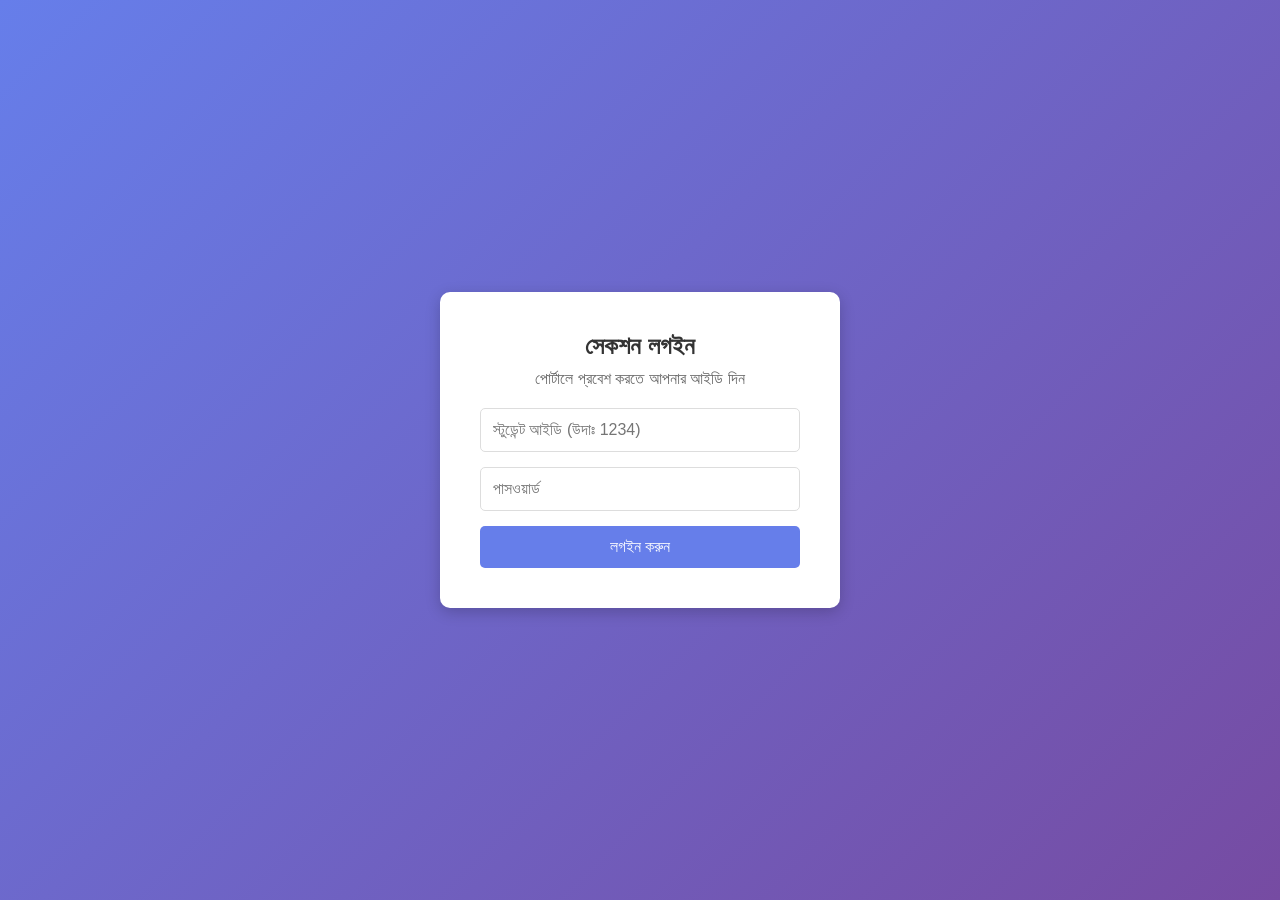
==== index.html @ c1c4e5da "Add files via upload" ====
<!DOCTYPE html>
<html lang="bn">
<head>
    <meta charset="UTF-8">
    <meta name="viewport" content="width=device-width, initial-scale=1.0">
    <title>স্টুডেন্ট পোর্টাল - লগইন</title>
    <link rel="stylesheet" href="style.css">
</head>
<body class="login-page">
    <div class="login-container">
        <h2>সেকশন লগইন</h2>
        <p>পোর্টালে প্রবেশ করতে আপনার আইডি দিন</p>
        <form id="loginForm">
            <input type="text" id="studentId" placeholder="স্টুডেন্ট আইডি (উদাঃ 1234)" required>
            <input type="password" id="password" placeholder="পাসওয়ার্ড" required>
            <button type="submit">লগইন করুন</button>
        </form>
        <p id="errorMessage" style="color: #ff4d4d; display: none; margin-top: 10px;">দয়া করে সঠিক আইডি ও পাসওয়ার্ড দিন।</p>
    </div>
    <script src="script.js"></script>
</body>
</html>
---- style.css ----
* { margin: 0; padding: 0; box-sizing: border-box; font-family: 'Segoe UI', Tahoma, Geneva, Verdana, sans-serif; }
body { background-color: #f4f7f6; color: #333; }
.login-page { display: flex; justify-content: center; align-items: center; height: 100vh; background: linear-gradient(135deg, #667eea 0%, #764ba2 100%); }
.login-container { background: white; padding: 40px; border-radius: 10px; box-shadow: 0 4px 15px rgba(0,0,0,0.2); text-align: center; width: 100%; max-width: 400px; }
.login-container h2 { margin-bottom: 10px; color: #333; }
.login-container p { margin-bottom: 20px; color: #666; }
form { display: flex; flex-direction: column; }
input { padding: 12px; margin-bottom: 15px; border: 1px solid #ddd; border-radius: 5px; font-size: 16px; }
button { padding: 12px; background-color: #667eea; color: white; border: none; border-radius: 5px; font-size: 16px; cursor: pointer; transition: 0.3s; }
button:hover { background-color: #764ba2; }
.navbar { background-color: #333; color: white; padding: 15px 30px; display: flex; justify-content: space-between; align-items: center; }
.logout-btn { background-color: #ff4d4d; padding: 8px 15px; border: none; color: white; border-radius: 5px; cursor: pointer; font-weight: bold;}
.logout-btn:hover { background-color: #cc0000; }
.container { max-width: 900px; margin: 30px auto; padding: 0 20px; }
.notices, .routine { background: white; padding: 25px; border-radius: 8px; box-shadow: 0 2px 10px rgba(0,0,0,0.1); margin-bottom: 30px; }
h3 { margin-bottom: 15px; color: #2c3e50; border-bottom: 2px solid #667eea; display: inline-block; padding-bottom: 5px; }
.notices ul { list-style-type: none; }
.notices li { background: #eef2f3; margin-bottom: 10px; padding: 15px; border-left: 5px solid #667eea; border-radius: 4px; }
table { width: 100%; border-collapse: collapse; margin-top: 10px; }
table, th, td { border: 1px solid #ddd; }
th, td { padding: 12px; text-align: left; }
th { background-color: #f8f9fa; color: #333; }
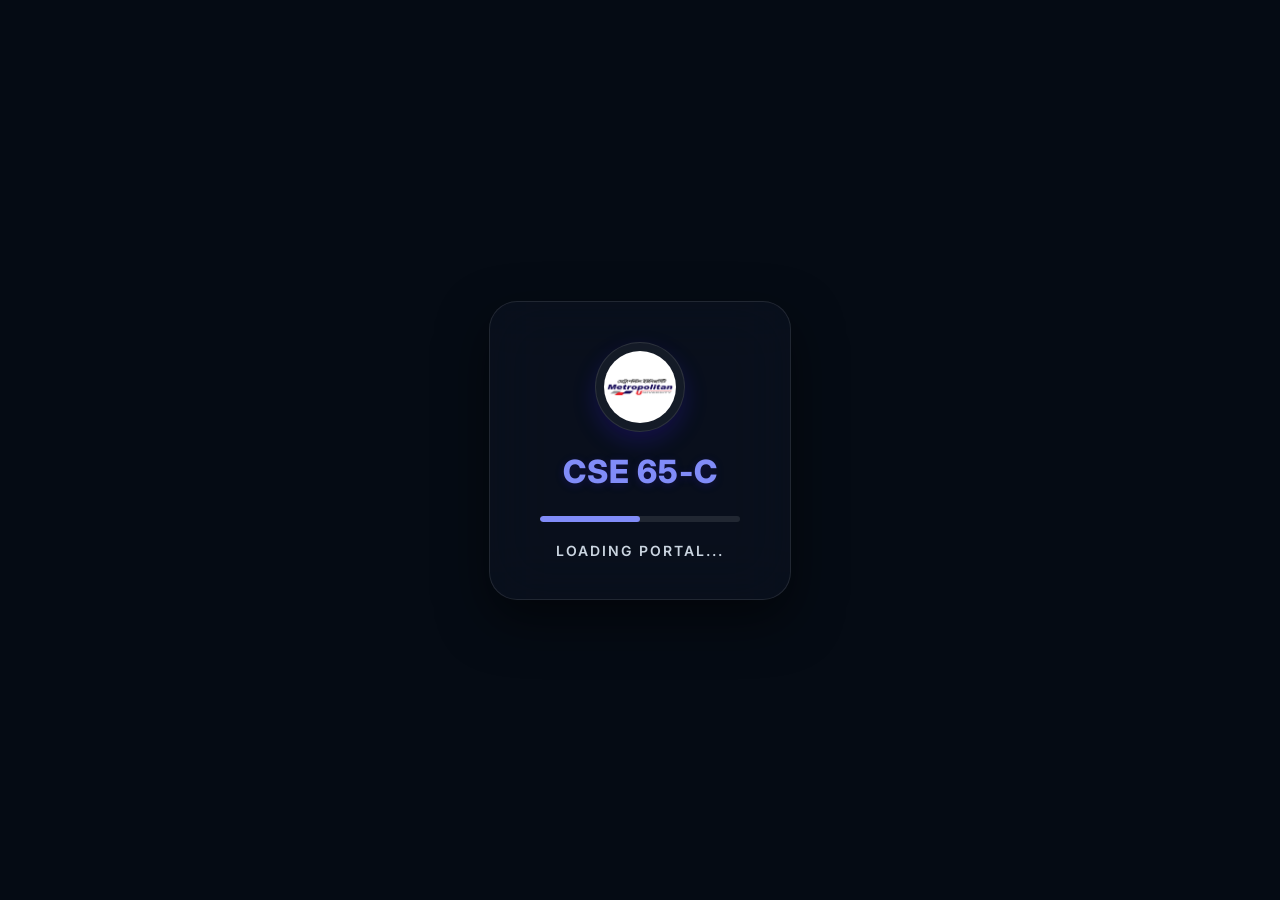
==== commit 30002903: "Add files via upload" ====
--- a/index.html
+++ b/index.html
@@ -1,22 +1,781 @@
 <!DOCTYPE html>
-<html lang="bn">
+<html lang="en">
 <head>
     <meta charset="UTF-8">
-    <meta name="viewport" content="width=device-width, initial-scale=1.0">
-    <title>স্টুডেন্ট পোর্টাল - লগইন</title>
-    <link rel="stylesheet" href="style.css">
+    <meta name="viewport" content="width=device-width, initial-scale=1.0, maximum-scale=1.0, user-scalable=no">
+    <title>CSE 65-C - Premium Portal</title>
+    <!-- FontAwesome -->
+    <link rel="stylesheet" href="https://cdnjs.cloudflare.com/ajax/libs/font-awesome/6.4.0/css/all.min.css">
+    <!-- Google Fonts -->
+    <link href="https://fonts.googleapis.com/css2?family=Inter:wght@300;400;500;600;700&display=swap" rel="stylesheet">
+    
+    <style>
+        /* ================= CSS VARIABLES FOR PERMANENT DARK MODE ================= */
+        :root {
+            /* Dark Theme - Transparent Glassmorphism */
+            --bg-body: #050b14;
+            --glass-bg: rgba(15, 23, 42, 0.35);
+            --glass-border: rgba(255, 255, 255, 0.1);
+            --glass-icon-bg: rgba(255, 255, 255, 0.05);
+            --glass-shadow: 0 8px 32px rgba(0, 0, 0, 0.5);
+            
+            --text-primary: #f8fafc;
+            --text-secondary: #cbd5e1;
+            --primary: #818cf8;
+            --primary-light: rgba(117, 81, 255, 0.2);
+            --hover-bg: rgba(255, 255, 255, 0.05);
+            --table-hover: rgba(59, 130, 246, 0.7);
+
+            --success: #34d399;
+            --warning: #fbbf24;
+
+            --font-main: 'Inter', sans-serif;
+
+            /* Dark Mode Blob Colors for Glass Reflection */
+            --blob-1: #4c1d95;
+            --blob-2: #0369a1;
+            --blob-3: #0f766e;
+            --blob-4: #be185d;
+        }
+
+        * { margin: 0; padding: 0; box-sizing: border-box; font-family: var(--font-main); transition: color 0.3s ease, border-color 0.3s ease, background-color 0.3s ease; }
+
+        body { background-color: var(--bg-body); color: var(--text-primary); display: flex; min-height: 100vh; overflow-x: hidden; }
+
+        /* ================= AMBIENT BACKGROUND BLOBS FOR GLASS EFFECT ================= */
+        .ambient-bg { position: fixed; top: 0; left: 0; width: 100vw; height: 100vh; z-index: -1; overflow: hidden; pointer-events: none;}
+        .blob { position: absolute; filter: blur(90px); opacity: 0.6; animation: floatBlob 25s infinite alternate ease-in-out; border-radius: 50%;}
+        .blob:nth-child(1) { width: 45vw; height: 45vw; background: var(--blob-1); top: -10%; left: -10%; }
+        .blob:nth-child(2) { width: 40vw; height: 40vw; background: var(--blob-2); bottom: -10%; right: -5%; animation-delay: -5s; }
+        .blob:nth-child(3) { width: 35vw; height: 35vw; background: var(--blob-3); top: 40%; left: 35%; animation-delay: -10s; }
+        .blob:nth-child(4) { width: 30vw; height: 30vw; background: var(--blob-4); top: 10%; right: 20%; animation-delay: -15s; }
+        
+        @keyframes floatBlob { 0% { transform: translate(0, 0) scale(1); } 100% { transform: translate(60px, 80px) scale(1.15); } }
+
+        /* ================= UNIVERSAL ARCHITECTURAL BACKGROUND ================= */
+        .content-area { 
+            padding: 30px; flex-grow: 1; max-width: 1400px; margin: 0 auto; width: 100%; 
+            position: relative; z-index: 1;
+        }
+        .content-area::before {
+            content: ""; position: absolute; top: 0; left: 0; width: 100%; height: 100%;
+            background-image: 
+                linear-gradient(rgba(255, 255, 255, 0.08) 1px, transparent 1px),
+                linear-gradient(90deg, rgba(255, 255, 255, 0.08) 1px, transparent 1px),
+                linear-gradient(rgba(255, 255, 255, 0.03) 2px, transparent 2px),
+                linear-gradient(90deg, rgba(255, 255, 255, 0.03) 2px, transparent 2px);
+            background-size: 20px 20px, 20px 20px, 100px 100px, 100px 100px;
+            background-position: -1px -1px, -1px -1px, -2px -2px, -2px -2px;
+            z-index: -1;
+            mask-image: radial-gradient(ellipse at center, rgba(0,0,0,1) 0%, rgba(0,0,0,0) 80%);
+            -webkit-mask-image: radial-gradient(ellipse at center, rgba(0,0,0,1) 0%, rgba(0,0,0,0) 80%);
+            opacity: 0.7; pointer-events: none;
+        }
+
+        /* ================= HIGH-QUALITY GLASSMORPHISM CLASSES ================= */
+        .glass-effect {
+            background: var(--glass-bg);
+            backdrop-filter: blur(24px) saturate(180%);
+            -webkit-backdrop-filter: blur(24px) saturate(180%);
+            border: 1px solid var(--glass-border);
+            box-shadow: var(--glass-shadow);
+        }
+        
+        .glass-icon {
+            background: var(--glass-icon-bg);
+            backdrop-filter: blur(12px);
+            -webkit-backdrop-filter: blur(12px);
+            border: 1px solid var(--glass-border);
+            border-radius: 14px;
+            display: inline-flex; justify-content: center; align-items: center;
+            box-shadow: 0 4px 15px rgba(0,0,0,0.3);
+        }
+
+        /* ================= PREMIUM PRELOADER ================= */
+        #preloader {
+            position: fixed; top: 0; left: 0; width: 100vw; height: 100vh;
+            background: var(--bg-body); z-index: 999999; display: flex;
+            justify-content: center; align-items: center; flex-direction: column;
+            transition: opacity 0.6s ease, visibility 0.6s ease;
+            backdrop-filter: blur(15px); -webkit-backdrop-filter: blur(15px);
+        }
+        .preloader-content {
+            padding: 40px 50px; border-radius: 28px; text-align: center;
+            display: flex; flex-direction: column; align-items: center; gap: 20px;
+            animation: pulsePreloader 2s infinite alternate ease-in-out;
+            background: rgba(15, 23, 42, 0.4); border: 1px solid rgba(255,255,255,0.1); 
+            box-shadow: 0 20px 50px rgba(0,0,0,0.5);
+            backdrop-filter: blur(30px);
+        }
+        
+        .preloader-logo { 
+            width: 90px; height: 90px; border-radius: 50%; object-fit: contain; 
+            background: var(--glass-icon-bg); padding: 8px; border: 1px solid var(--glass-border); 
+            box-shadow: 0 10px 25px rgba(67, 24, 255, 0.2);
+        }
+        .preloader-title { font-size: 32px; font-weight: 800; color: var(--primary); letter-spacing: 1px; margin-bottom: 5px; text-shadow: 0 2px 10px rgba(67, 24, 255, 0.2);}
+        .loading-bar { width: 100%; min-width: 200px; height: 6px; background: var(--glass-border); border-radius: 10px; overflow: hidden; position: relative;}
+        .loading-progress { position: absolute; top: 0; left: 0; height: 100%; width: 50%; background: var(--primary); border-radius: 10px; animation: loadingAnim 1.5s ease-in-out infinite alternate;}
+        .loading-text { font-size: 14px; font-weight: 600; color: var(--text-secondary); letter-spacing: 2px; text-transform: uppercase;}
+
+        @keyframes loadingAnim { 0% { width: 0%; left: 0;} 100% { width: 100%; left: 0;} }
+        @keyframes pulsePreloader { 
+            0% { transform: scale(0.98); box-shadow: 0 15px 35px rgba(0,0,0,0.3); } 
+            100% { transform: scale(1.02); box-shadow: 0 25px 50px rgba(0,0,0,0.5); } 
+        }
+
+        /* ================= SIDEBAR ================= */
+        .sidebar {
+            width: 280px; position: fixed; height: 100vh; padding: 30px 20px; display: flex; flex-direction: column;
+            z-index: 100; transition: transform 0.4s ease; border-right: 1px solid var(--glass-border);
+        }
+        
+        .logo-area { text-align: center; margin-bottom: 40px; }
+        .logo-area img { 
+            width: 80px; height: 80px; border-radius: 50%; margin-bottom: 15px; 
+            padding: 6px; background: var(--glass-icon-bg); border: 1px solid var(--glass-border);
+            backdrop-filter: blur(10px); box-shadow: var(--glass-shadow); object-fit: contain;
+        }
+        .logo-area h2 { font-size: 18px; font-weight: 700; color: var(--text-primary); }
+        .badge-dept { background: var(--glass-icon-bg); border: 1px solid var(--glass-border); color: var(--primary); padding: 5px 12px; border-radius: 8px; font-size: 12px; font-weight: 700; display: inline-block; margin-top: 8px; backdrop-filter: blur(5px);}
+
+        .nav-menu { list-style: none; flex-grow: 1; }
+        .nav-menu button {
+            width: 100%; background: transparent; border: 1px solid transparent; color: var(--text-secondary);
+            padding: 12px 15px; text-align: left; font-size: 15px; font-weight: 500;
+            border-radius: 16px; cursor: pointer; display: flex; align-items: center; gap: 15px; margin-bottom: 8px;
+        }
+        .nav-menu button .glass-icon { width: 36px; height: 36px; font-size: 16px; color: var(--text-secondary); border-radius: 10px;}
+        .nav-menu button:hover, .nav-menu button.active { 
+            background: var(--glass-icon-bg); border-color: var(--glass-border); color: var(--primary); transform: translateX(5px);
+        }
+        .nav-menu button:hover .glass-icon, .nav-menu button.active .glass-icon { color: var(--primary); border-color: var(--primary); background: rgba(67, 24, 255, 0.1); }
+
+        /* Premium Developer Badge */
+        .dev-badge {
+            padding: 15px; border-radius: 18px; text-align: center; font-size: 12px; color: var(--text-secondary);
+            position: relative; overflow: hidden;
+        }
+        .dev-badge:hover { transform: translateY(-3px); border-color: var(--primary); box-shadow: 0 10px 25px rgba(67, 24, 255, 0.15); }
+        .dev-badge i { font-size: 16px; color: var(--primary); margin-bottom: 5px; animation: bounce 2s infinite; }
+        .dev-badge strong {
+            background: linear-gradient(to right, #7dd3fc, #38bdf8); -webkit-background-clip: text; -webkit-text-fill-color: transparent;
+            font-size: 14.5px; display: block; margin-top: 5px; font-weight: 800; letter-spacing: 0.5px;
+        }
+        @keyframes bounce { 0%, 100% { transform: translateY(0); } 50% { transform: translateY(-3px); } }
+
+        /* ================= MAIN CONTENT & TOP BAR ================= */
+        .main-content { margin-left: 280px; width: calc(100% - 280px); display: flex; flex-direction: column; min-height: 100vh;}
+        
+        .top-bar {
+            padding: 15px 30px; display: flex; justify-content: space-between; align-items: center; 
+            border-bottom: 1px solid var(--glass-border); position: sticky; top: 0; z-index: 90;
+        }
+        .headline { font-size: 24px; font-weight: 700; display: flex; align-items: center; gap: 12px; color: var(--text-primary); }
+        .headline .glass-icon { width: 40px; height: 40px; font-size: 18px; color: var(--primary); border-radius: 12px;}
+
+        .top-controls { display: flex; gap: 12px; align-items: center; }
+        .icon-btn {
+            color: var(--text-primary); padding: 10px 18px; border-radius: 14px; font-weight: 600; cursor: pointer;
+            display: flex; align-items: center; gap: 8px; font-size: 14px; background: transparent; border: 1px solid transparent;
+        }
+        .icon-btn:hover { background: var(--glass-icon-bg); color: var(--primary); border-color: var(--primary); transform: translateY(-2px);}
+        .mobile-menu-btn { display: none; background: transparent; border: none; font-size: 24px; color: var(--text-primary); cursor: pointer; }
+
+        .section { display: none; animation: slideUp 0.4s ease; position: relative; z-index: 2;}
+        .section.active { display: block; }
+        @keyframes slideUp { from { opacity: 0; transform: translateY(15px); } to { opacity: 1; transform: translateY(0); } }
+
+        /* ================= FLOATING PILLS & SUBJECT SPECIFIC COLORS ================= */
+        .color-socio { color: #38bdf8 !important; }
+        .color-math { color: #34d399 !important; }
+        .color-eee { color: #fbbf24 !important; }
+        .color-ds { color: #a78bfa !important; }
+
+        .floating-container { position: relative; width: 100%; height: 150px; margin-top: 20px; pointer-events: none; }
+        .float-pill {
+            position: absolute; padding: 10px 20px; border-radius: 30px; font-size: 14px; font-weight: 600;
+            animation: floatPill 6s infinite ease-in-out alternate; display: flex; align-items: center; gap: 8px;
+        }
+        .float-pill .glass-icon { width: 30px; height: 30px; font-size: 14px; border-radius: 50%; border: none;}
+        .pill-1 { top: 10%; left: 5%; animation-delay: 0s; }
+        .pill-2 { top: 50%; left: 35%; animation-delay: -2s; }
+        .pill-3 { top: 15%; right: 25%; animation-delay: -4s; }
+        .pill-4 { top: 60%; right: 5%; animation-delay: -1s; }
+
+        @keyframes floatPill { 0% { transform: translateY(0) rotate(0deg); } 100% { transform: translateY(-20px) rotate(4deg); } }
+
+        /* ================= DASHBOARD CARDS ================= */
+        .card-grid { display: grid; grid-template-columns: repeat(auto-fit, minmax(240px, 1fr)); gap: 24px; margin-top: 20px; position: relative; z-index: 2;}
+        .data-card {
+            border-radius: 24px; padding: 25px; display: flex; flex-direction: column; position: relative; overflow: hidden;
+            cursor: pointer;
+        }
+        .data-card:hover { transform: translateY(-5px); border-color: var(--primary); box-shadow: 0 15px 35px rgba(67, 24, 255, 0.2); }
+        .data-card .bg-icon { position: absolute; right: -15px; bottom: -15px; font-size: 100px; color: var(--text-secondary); opacity: 0.1; transform: rotate(-15deg); }
+        .data-card h3 { font-size: 32px; font-weight: 700; color: var(--primary); margin-bottom: 5px; }
+        .data-card p { font-size: 15px; color: var(--text-secondary); font-weight: 500; }
+
+        /* ================= GLASS TABLES ================= */
+        .table-controls { display: flex; justify-content: space-between; align-items: center; margin-bottom: 20px; flex-wrap: wrap; gap: 15px; }
+        .search-box { border-radius: 16px; padding: 12px 20px; display: flex; align-items: center; gap: 10px; width: 100%; max-width: 400px; }
+        .search-box input { border: none; background: transparent; outline: none; color: var(--text-primary); width: 100%; font-size: 14px; }
+        .search-box i { color: var(--text-secondary); }
+        .search-box:focus-within { border-color: var(--primary); box-shadow: 0 0 0 4px var(--primary-light); }
+
+        .table-container { border-radius: 24px; overflow: auto; margin-bottom: 30px; border: 1px solid var(--glass-border); box-shadow: var(--glass-shadow); background: var(--glass-bg); backdrop-filter: blur(24px); -webkit-backdrop-filter: blur(24px);}
+        table { width: 100%; border-collapse: collapse; min-width: 600px; }
+        th { background: rgba(255,255,255,0.03); padding: 16px 20px; text-align: left; font-size: 13px; font-weight: 700; color: var(--text-secondary); text-transform: uppercase; border-bottom: 1px solid var(--glass-border); }
+        td { padding: 15px 20px; text-align: left; border-bottom: 1px solid var(--glass-border); font-size: 14px; font-weight: 500; color: var(--text-primary); }
+        
+        tbody tr:hover { 
+            background: var(--table-hover) !important;
+            box-shadow: 0 4px 15px rgba(59, 130, 246, 0.4);
+        }
+        tbody tr:hover td { color: #ffffff !important; border-bottom-color: transparent; }
+
+        .badge { padding: 4px 10px; border-radius: 20px; font-size: 11px; font-weight: 700; margin-left: 8px; color: white; border: 1px solid rgba(255,255,255,0.4); backdrop-filter: blur(5px);}
+        .badge-cr { background: rgba(245, 158, 11, 0.8); }
+        .badge-advisor { background: rgba(16, 185, 129, 0.8); }
+
+        /* ================= FOLDERS ================= */
+        .folder-card { text-align: center; padding: 30px 20px; }
+        .folder-card .folder-icon { 
+            width: 75px; height: 75px; border-radius: 22px; 
+            display: flex; justify-content: center; align-items: center; 
+            font-size: 34px; margin: 0 auto 15px auto; 
+        }
+        .folder-card:hover .folder-icon { transform: scale(1.15) rotate(8deg); border-color: var(--primary);}
+        .folder-card h4 { font-size: 16px; color: var(--text-primary); margin-bottom: 5px; font-weight: 700;}
+
+        .faculty-avatar { width: 70px; height: 70px; font-size: 30px; border-radius: 50%; margin-bottom: 15px;}
+
+        /* ================= COMMENTS & WHATSAPP ================= */
+        .chat-container { border-radius: 24px; padding: 25px; }
+        .comment-input { width: 100%; border-radius: 16px; padding: 18px; color: var(--text-primary); min-height: 120px; resize: vertical; outline: none; margin-bottom: 15px; font-size: 15px; background: rgba(0,0,0,0.2); border: 1px solid var(--glass-border);}
+        .comment-input:focus { border-color: var(--primary); box-shadow: 0 0 0 3px var(--primary-light); }
+        
+        .wa-btn-group { display: flex; gap: 10px; flex-wrap: wrap; }
+        .btn-send { background: rgba(37, 211, 102, 0.15); color: #25D366; border: 1px solid rgba(37, 211, 102, 0.4); padding: 12px 20px; border-radius: 14px; font-weight: 600; cursor: pointer; display: flex; align-items: center; gap: 8px; backdrop-filter: blur(10px); }
+        .btn-send:hover { background: rgba(37, 211, 102, 0.3); transform: translateY(-2px); box-shadow: 0 5px 15px rgba(37, 211, 102, 0.2); color: white;}
+        .btn-send .glass-icon { width: 30px; height: 30px; font-size: 16px; border: none; background: transparent;}
+
+        .public-comments { margin-top: 30px; display: flex; flex-direction: column; gap: 15px; }
+        .comment-msg { border-radius: 20px; padding: 20px; display: flex; gap: 15px; align-items: flex-start; }
+        .comment-avatar { width: 50px; height: 50px; border-radius: 50%; display: flex; justify-content: center; align-items: center; font-size: 20px; font-weight: bold; flex-shrink: 0; color: var(--primary); }
+        .comment-content h5 { color: var(--text-primary); font-size: 15px; margin-bottom: 5px; font-weight: 700;}
+        .comment-content span { font-size: 12px; color: var(--text-secondary); font-weight: 500; margin-left: 10px; }
+        .comment-content p { color: var(--text-primary); font-size: 14px; line-height: 1.6; }
+
+        /* ================= FULL RESPONSIVE FIXES (MOBILE & TABLET) ================= */
+        .sidebar-overlay { display: none; position: fixed; top: 0; left: 0; width: 100vw; height: 100vh; background: rgba(0,0,0,0.6); z-index: 95; backdrop-filter: blur(5px);}
+        .sidebar-overlay.active { display: block; }
+        
+        @media screen and (max-width: 992px) {
+            .sidebar { transform: translateX(-100%); }
+            .sidebar.active { transform: translateX(0); }
+            .main-content { margin-left: 0; width: 100%; }
+            .mobile-menu-btn { display: block; }
+            .floating-container { display: none; } /* Hide floating pills on smaller screens to avoid clutter */
+        }
+
+        @media screen and (max-width: 768px) {
+            .content-area { padding: 15px; }
+            .top-bar { padding: 15px 20px; }
+            .headline { font-size: 20px; }
+            .headline .glass-icon { width: 35px; height: 35px; font-size: 16px; }
+            .card-grid { grid-template-columns: 1fr; gap: 15px; }
+            .table-controls { flex-direction: column; align-items: stretch; gap: 10px; }
+            .search-box { max-width: 100%; }
+
+            /* Advanced Responsive Tables for Mobile */
+            table, thead, tbody, th, td, tr { display: block; }
+            thead tr { position: absolute; top: -9999px; left: -9999px; }
+            tr { border: 1px solid var(--glass-border); border-radius: 16px; margin-bottom: 15px; padding: 10px; background: rgba(255,255,255,0.02); }
+            td { border: none; border-bottom: 1px solid rgba(255,255,255,0.05); position: relative; padding-left: 45%; text-align: right; font-size: 14px; }
+            td::before { 
+                content: attr(data-label); position: absolute; left: 15px; width: 40%; 
+                white-space: nowrap; font-weight: 600; text-align: left; color: var(--text-secondary); text-transform: uppercase; font-size: 12px; top: 50%; transform: translateY(-50%);
+            }
+            td:last-child { border-bottom: 0; }
+            .table-container { background: transparent; border: none; box-shadow: none; backdrop-filter: none; }
+            
+            .wa-btn-group { flex-direction: column; }
+            .btn-send { justify-content: center; }
+        }
+    </style>
 </head>
-<body class="login-page">
-    <div class="login-container">
-        <h2>সেকশন লগইন</h2>
-        <p>পোর্টালে প্রবেশ করতে আপনার আইডি দিন</p>
-        <form id="loginForm">
-            <input type="text" id="studentId" placeholder="স্টুডেন্ট আইডি (উদাঃ 1234)" required>
-            <input type="password" id="password" placeholder="পাসওয়ার্ড" required>
-            <button type="submit">লগইন করুন</button>
-        </form>
-        <p id="errorMessage" style="color: #ff4d4d; display: none; margin-top: 10px;">দয়া করে সঠিক আইডি ও পাসওয়ার্ড দিন।</p>
+<body>
+
+    <!-- PRELOADER WITH GLASS EFFECT -->
+    <div id="preloader">
+        <div class="preloader-content">
+            <img src="logo.png" alt="MU Logo" onerror="this.src='https://via.placeholder.com/90x90?text=MU'" class="preloader-logo">
+            <h1 class="preloader-title">CSE 65-C</h1>
+            <div class="loading-bar"><div class="loading-progress"></div></div>
+            <div class="loading-text">Loading Portal...</div>
+        </div>
     </div>
-    <script src="script.js"></script>
+
+    <!-- Ambient Background for Glass Effect -->
+    <div class="ambient-bg">
+        <div class="blob"></div>
+        <div class="blob"></div>
+        <div class="blob"></div>
+        <div class="blob"></div>
+    </div>
+
+    <!-- Mobile Sidebar Overlay -->
+    <div class="sidebar-overlay" id="overlay" onclick="toggleSidebar()"></div>
+
+    <!-- SIDEBAR (Glass Effect) -->
+    <aside class="sidebar glass-effect" id="sidebar">
+        <div class="logo-area">
+            <img src="logo.png" alt="MU Logo" onerror="this.src='https://via.placeholder.com/80x80?text=MU'">
+            <h2>Metropolitan University</h2>
+            <div class="badge-dept">Dept. of CSE</div>
+        </div>
+        <ul class="nav-menu">
+            <li><button class="tab-btn active" onclick="switchTab('dashboard')"><div class="glass-icon"><i class="fas fa-chart-pie"></i></div> Dashboard</button></li>
+            <li><button class="tab-btn" onclick="switchTab('students')"><div class="glass-icon"><i class="fas fa-users"></i></div> Student List</button></li>
+            <li><button class="tab-btn" onclick="switchTab('materials')"><div class="glass-icon"><i class="fas fa-folder-open"></i></div> Study Materials</button></li>
+            <li><button class="tab-btn" onclick="switchTab('faculty')"><div class="glass-icon"><i class="fas fa-chalkboard-teacher"></i></div> Course Teachers</button></li>
+            <li><button class="tab-btn" onclick="switchTab('discussion')"><div class="glass-icon"><i class="fas fa-comments"></i></div> Discussion</button></li>
+        </ul>
+        
+        <div class="dev-badge glass-effect" style="margin-top: auto;">
+            <div class="glass-icon" style="width: 35px; height: 35px; margin-bottom: 8px; border-radius: 50%;"><i class="fas fa-code" style="margin: 0;"></i></div>
+            <span>Developed & Designed by</span>
+            <strong>Jannatull Nayeem Nur</strong>
+        </div>
+    </aside>
+
+    <!-- MAIN CONTENT -->
+    <main class="main-content">
+        <!-- TOP BAR (Glass Effect) -->
+        <header class="top-bar glass-effect">
+            <div style="display: flex; align-items: center; gap: 15px;">
+                <button class="mobile-menu-btn" onclick="toggleSidebar()"><i class="fas fa-bars"></i></button>
+                <h2 class="headline"><div class="glass-icon"><i class="fas fa-graduation-cap"></i></div> CSE 65-C</h2>
+            </div>
+            
+            <div class="top-controls">
+                <button class="icon-btn glass-effect" onclick="switchTab('notices')">
+                    <div class="glass-icon" style="width: 28px; height: 28px; border:none; background:transparent;"><i class="fas fa-bell"></i></div> Notices
+                </button>
+            </div>
+        </header>
+
+        <div class="content-area">
+            
+            <!-- Dashboard Section -->
+            <div id="dashboard" class="section active">
+                <div style="position: relative; z-index: 2;">
+                    <h1 style="font-size: 32px; margin-bottom: 5px; color: var(--text-primary); font-weight: 700;">Welcome to CSE 65-C Portal</h1>
+                    <p style="color: var(--text-secondary);">Access all your academic information here.</p>
+                </div>
+
+                <!-- Floating Subject Pills (Glassy) -->
+                <div class="floating-container">
+                    <div class="float-pill glass-effect pill-1 color-socio"><div class="glass-icon color-socio"><i class="fas fa-users"></i></div> Sociology</div>
+                    <div class="float-pill glass-effect pill-2 color-math"><div class="glass-icon color-math"><i class="fas fa-cube"></i></div> Matrices & Geometry</div>
+                    <div class="float-pill glass-effect pill-3 color-eee"><div class="glass-icon color-eee"><i class="fas fa-bolt"></i></div> Basic EEE</div>
+                    <div class="float-pill glass-effect pill-4 color-ds"><div class="glass-icon color-ds"><i class="fas fa-database"></i></div> Data Structure</div>
+                </div>
+
+                <div class="card-grid">
+                    <div class="data-card glass-effect" onclick="switchTab('students')">
+                        <i class="fas fa-user-graduate bg-icon"></i>
+                        <h3 id="totalDashStudents">0</h3>
+                        <p>Total Active Students</p>
+                    </div>
+                    <div class="data-card glass-effect" onclick="switchTab('materials')">
+                        <i class="fas fa-book bg-icon"></i>
+                        <h3>4</h3>
+                        <p>Upcoming Subjects</p>
+                    </div>
+                    <div class="data-card glass-effect">
+                        <i class="fas fa-calendar-check bg-icon"></i>
+                        <h3 style="font-size: 24px; line-height: 1.5;">2nd Year</h3>
+                        <p>Next Semester</p>
+                    </div>
+                </div>
+
+                <h3 style="margin-top: 40px; margin-bottom: 20px; font-size: 20px; color: var(--text-primary); position: relative; z-index: 2;">Social Connectivity</h3>
+                <div class="card-grid" style="grid-template-columns: repeat(auto-fit, minmax(200px, 1fr)); gap: 20px;">
+                    <a href="https://chat.whatsapp.com/H2RDTDUHJkN1c8EmEUPsKM?s=cl&p=i&mlu=4" target="_blank" style="text-decoration: none;">
+                        <div class="data-card glass-effect" style="border-top: 4px solid #25D366;">
+                            <div class="glass-icon" style="width: 55px; height: 55px; border-radius: 50%; margin-bottom: 15px;"><i class="fab fa-whatsapp" style="font-size: 30px; color: #25D366;"></i></div>
+                            <h4 style="color: var(--text-primary); font-size: 18px;">WhatsApp Group</h4>
+                        </div>
+                    </a>
+                    <a href="https://www.facebook.com/share/1Hqv2jULGL/?mibextid=wwXIfr" target="_blank" style="text-decoration: none;">
+                        <div class="data-card glass-effect" style="border-top: 4px solid #1877F2;">
+                            <div class="glass-icon" style="width: 55px; height: 55px; border-radius: 50%; margin-bottom: 15px;"><i class="fab fa-facebook" style="font-size: 30px; color: #1877F2;"></i></div>
+                            <h4 style="color: var(--text-primary); font-size: 18px;">Facebook Page</h4>
+                        </div>
+                    </a>
+                </div>
+            </div>
+
+            <!-- Student List Section -->
+            <div id="students" class="section">
+                <div class="table-controls">
+                    <div class="search-box glass-effect">
+                        <i class="fas fa-search"></i>
+                        <input type="text" id="searchInput" onkeyup="searchTables()" placeholder="Search by ID or Name...">
+                    </div>
+                    <button class="icon-btn glass-effect" onclick="window.print()"><div class="glass-icon" style="width:28px; height:28px; border:none; background:transparent;"><i class="fas fa-print"></i></div> Print List</button>
+                </div>
+                
+                <p style="margin-bottom: 15px; font-weight: 600; color: var(--text-secondary);">Total Active Students: <span id="totalCounter" style="color: var(--primary);">0</span></p>
+
+                <!-- Regular Students Table -->
+                <h3 style="margin-bottom: 15px; font-size: 20px; color: var(--text-primary);">Regular Students</h3>
+                <div class="table-container">
+                    <table id="regularTable">
+                        <thead>
+                            <tr>
+                                <th>Serial</th>
+                                <th>Student ID</th>
+                                <th>Name</th>
+                            </tr>
+                        </thead>
+                        <tbody>
+                            <!-- data-label attributes added for perfect mobile responsiveness -->
+                            <tr><td data-label="Serial"></td><td data-label="Student ID">261-115-101</td><td data-label="Name">Mariya Akther</td></tr>
+                            <tr><td data-label="Serial"></td><td data-label="Student ID">261-115-102</td><td data-label="Name">Md Nasirul Islam Chowdhury</td></tr>
+                            <tr><td data-label="Serial"></td><td data-label="Student ID">261-115-103</td><td data-label="Name">Mustafizur Rahman Adil</td></tr>
+                            <tr><td data-label="Serial"></td><td data-label="Student ID">261-115-104</td><td data-label="Name">Rihma Ahmed</td></tr>
+                            <tr><td data-label="Serial"></td><td data-label="Student ID">261-115-105</td><td data-label="Name">Suraiya Akhter</td></tr>
+                            <tr><td data-label="Serial"></td><td data-label="Student ID">261-115-106</td><td data-label="Name">Mahfuza Ahmed Lima</td></tr>
+                            <tr><td data-label="Serial"></td><td data-label="Student ID">261-115-107</td><td data-label="Name">Anika Hussain</td></tr>
+                            <tr><td data-label="Serial"></td><td data-label="Student ID">261-115-108</td><td data-label="Name">Mehruba Rahman Meem</td></tr>
+                            <tr><td data-label="Serial"></td><td data-label="Student ID">261-115-109</td><td data-label="Name">Marjan Alam Rahi</td></tr>
+                            <tr><td data-label="Serial"></td><td data-label="Student ID">261-115-110</td><td data-label="Name">Kazi Tawhidur Rahman</td></tr>
+                            <tr><td data-label="Serial"></td><td data-label="Student ID">261-115-111</td><td data-label="Name">Muhammad Sabbir Ahmed Kamaly <span class="badge badge-cr">CR</span></td></tr>
+                            <tr><td data-label="Serial"></td><td data-label="Student ID">261-115-112</td><td data-label="Name">Dewan Tasawar Mazid</td></tr>
+                            <tr><td data-label="Serial"></td><td data-label="Student ID">261-115-113</td><td data-label="Name">Saliha Bhuiyan Rupa</td></tr>
+                            <tr><td data-label="Serial"></td><td data-label="Student ID">261-115-114</td><td data-label="Name">Blison Pohsyad</td></tr>
+                            <tr><td data-label="Serial"></td><td data-label="Student ID">261-115-115</td><td data-label="Name">Niloy Patro</td></tr>
+                            <tr><td data-label="Serial"></td><td data-label="Student ID">261-115-116</td><td data-label="Name">Tuli Datta</td></tr>
+                            <tr><td data-label="Serial"></td><td data-label="Student ID">261-115-117</td><td data-label="Name">Samia Mahbub</td></tr>
+                            <tr><td data-label="Serial"></td><td data-label="Student ID">261-115-118</td><td data-label="Name">Mouli Roy</td></tr>
+                            <tr><td data-label="Serial"></td><td data-label="Student ID">261-115-119</td><td data-label="Name">Shah Nusrat Jahan</td></tr>
+                            <tr><td data-label="Serial"></td><td data-label="Student ID">261-115-120</td><td data-label="Name">Suprova Hossain Obonti</td></tr>
+                            <tr><td data-label="Serial"></td><td data-label="Student ID">261-115-122</td><td data-label="Name">Jannatul Mawa</td></tr>
+                            <tr><td data-label="Serial"></td><td data-label="Student ID">261-115-123</td><td data-label="Name">Namrota Sarty</td></tr>
+                            <tr><td data-label="Serial"></td><td data-label="Student ID">261-115-124</td><td data-label="Name">Khadiza Akther Tarin</td></tr>
+                            <tr><td data-label="Serial"></td><td data-label="Student ID">261-115-125</td><td data-label="Name">Tasnim Ahmed Maliha</td></tr>
+                            <tr><td data-label="Serial"></td><td data-label="Student ID">261-115-126</td><td data-label="Name">MST Samira Jannat Lavoni</td></tr>
+                            <tr><td data-label="Serial"></td><td data-label="Student ID">261-115-128</td><td data-label="Name">Sanjida Jannat</td></tr>
+                            <tr><td data-label="Serial"></td><td data-label="Student ID">261-115-129</td><td data-label="Name">Shanjida Fateha Lima</td></tr>
+                            <tr><td data-label="Serial"></td><td data-label="Student ID">261-115-130</td><td data-label="Name">Sajeda Nur Chowdhury</td></tr>
+                            <tr><td data-label="Serial"></td><td data-label="Student ID">261-115-131</td><td data-label="Name">Fayja Islam Chowdhury</td></tr>
+                            <tr><td data-label="Serial"></td><td data-label="Student ID">261-115-132</td><td data-label="Name">Fahi Muhtadee</td></tr>
+                            <tr><td data-label="Serial"></td><td data-label="Student ID">261-115-133</td><td data-label="Name">Nafisha Akter Trisha</td></tr>
+                            <tr><td data-label="Serial"></td><td data-label="Student ID">261-115-134</td><td data-label="Name">Nowshin Nawal Khan</td></tr>
+                            <tr><td data-label="Serial"></td><td data-label="Student ID">261-115-135</td><td data-label="Name">Tamzidur Rahman</td></tr>
+                            <tr><td data-label="Serial"></td><td data-label="Student ID">261-115-136</td><td data-label="Name">Yousuf Ahmed Sunny</td></tr>
+                            <tr><td data-label="Serial"></td><td data-label="Student ID">261-115-137</td><td data-label="Name">Sunjida Akter</td></tr>
+                            <tr><td data-label="Serial"></td><td data-label="Student ID">261-115-138</td><td data-label="Name">Tajbid Ahmed Chowdhury</td></tr>
+                            <tr><td data-label="Serial"></td><td data-label="Student ID">261-115-139</td><td data-label="Name">Sadia Akther</td></tr>
+                            <tr><td data-label="Serial"></td><td data-label="Student ID">261-115-140</td><td data-label="Name">Maisha Tasnim Chowdhury</td></tr>
+                            <tr><td data-label="Serial"></td><td data-label="Student ID">261-115-141</td><td data-label="Name">Amirul Islam</td></tr>
+                            <tr><td data-label="Serial"></td><td data-label="Student ID">261-115-142</td><td data-label="Name">Arjumand Ara Liza</td></tr>
+                            <tr><td data-label="Serial"></td><td data-label="Student ID">261-115-144</td><td data-label="Name">Zarin Mashud Sabah <span class="badge badge-cr">CR</span></td></tr>
+                            <tr><td data-label="Serial"></td><td data-label="Student ID">261-115-145</td><td data-label="Name">Sagufta Nasrin Luthfa</td></tr>
+                            <tr><td data-label="Serial"></td><td data-label="Student ID">261-115-146</td><td data-label="Name">Afrida Anjum</td></tr>
+                            <tr><td data-label="Serial"></td><td data-label="Student ID">261-115-147</td><td data-label="Name">Md. Ariful Haque</td></tr>
+                            <tr><td data-label="Serial"></td><td data-label="Student ID">261-115-148</td><td data-label="Name">Puspita Sinha</td></tr>
+                            <tr><td data-label="Serial"></td><td data-label="Student ID">261-115-149</td><td data-label="Name">Farhana Noor Shumi</td></tr>
+                            <tr><td data-label="Serial"></td><td data-label="Student ID">261-115-150</td><td data-label="Name">Sanjida Tasnim Lisa</td></tr>
+                        </tbody>
+                    </table>
+                </div>
+
+                <!-- Re-Admission Students Table -->
+                <h3 style="margin-top: 30px; margin-bottom: 15px; font-size: 20px; color: var(--text-primary);">Re-Admission Students</h3>
+                <div class="table-container">
+                    <table id="reTable">
+                        <thead>
+                            <tr>
+                                <th>Serial</th>
+                                <th>Student ID</th>
+                                <th>Name</th>
+                            </tr>
+                        </thead>
+                        <tbody>
+                            <tr><td data-label="Serial"></td><td data-label="Student ID">252-115-120</td><td data-label="Name">ABDULLAH AL MAHI CHOWDHURY</td></tr>
+                            <tr><td data-label="Serial"></td><td data-label="Student ID">253-115-103</td><td data-label="Name">PORAG CHOWDHURY</td></tr>
+                            <tr>
+                                <td data-label="Serial"></td>
+                                <td data-label="Student ID">251-115-183</td>
+                                <td data-label="Name">JANNATULL NAYEEM NUR <span class="badge badge-advisor">Advisor</span></td>
+                            </tr>
+                            <tr><td data-label="Serial"></td><td data-label="Student ID">252-115-116</td><td data-label="Name">MD ABDUL AHAD SAIEDY</td></tr>
+                            <tr><td data-label="Serial"></td><td data-label="Student ID">231-115-324</td><td data-label="Name">MD AL WALID SAMAUN</td></tr>
+                            <tr><td data-label="Serial"></td><td data-label="Student ID">252-115-176</td><td data-label="Name">Samiha Mahjabin Jarin</td></tr>
+                            <tr><td data-label="Serial"></td><td data-label="Student ID">222-115-017</td><td data-label="Name">Razia Sultana Shammi (Mukti)</td></tr>
+                        </tbody>
+                    </table>
+                </div>
+            </div>
+
+            <!-- Study Materials Section -->
+            <div id="materials" class="section">
+                <h2 style="font-size: 24px; margin-bottom: 25px; color: var(--text-primary);">Study Materials & Folders</h2>
+                
+                <div class="card-grid">
+                    <div class="data-card folder-card glass-effect" onclick="alert('Drive Link will be added here.')">
+                        <div class="folder-icon glass-icon color-socio"><i class="fas fa-users"></i></div>
+                        <h4>Introduction to Sociology</h4>
+                        <p>SOC 0314 1311</p>
+                    </div>
+                    <div class="data-card folder-card glass-effect" onclick="alert('Drive Link will be added here.')">
+                        <div class="folder-icon glass-icon color-math"><i class="fas fa-cube"></i></div>
+                        <h4>Matrices, Geometry & Vector</h4>
+                        <p>MAT 0541 1307</p>
+                    </div>
+                    <div class="data-card folder-card glass-effect" onclick="alert('Drive Link will be added here.')">
+                        <div class="folder-icon glass-icon color-eee"><i class="fas fa-bolt"></i></div>
+                        <h4>Basic EEE Circuits</h4>
+                        <p>EEE 0713 1305 / 1306</p>
+                    </div>
+                    <div class="data-card folder-card glass-effect" onclick="alert('Drive Link will be added here.')">
+                        <div class="folder-icon glass-icon color-ds"><i class="fas fa-database"></i></div>
+                        <h4>Data Structure</h4>
+                        <p>CSE 0613 1307 / 1308</p>
+                    </div>
+                </div>
+            </div>
+
+            <!-- Faculty Section -->
+            <div id="faculty" class="section">
+                <h2 style="font-size: 24px; margin-bottom: 25px; color: var(--text-primary);">Course Teachers</h2>
+                <div class="card-grid">
+                    <div class="data-card glass-effect" style="align-items: center; text-align: center;">
+                        <div class="glass-icon faculty-avatar color-socio"><i class="fas fa-users"></i></div>
+                        <h3 style="font-size: 20px;">TBA</h3><p>Introduction to Sociology</p>
+                    </div>
+                    <div class="data-card glass-effect" style="align-items: center; text-align: center;">
+                        <div class="glass-icon faculty-avatar color-math"><i class="fas fa-cube"></i></div>
+                        <h3 style="font-size: 20px;">TBA</h3><p>Matrices, Geometry & Vector</p>
+                    </div>
+                    <div class="data-card glass-effect" style="align-items: center; text-align: center;">
+                        <div class="glass-icon faculty-avatar color-eee"><i class="fas fa-bolt"></i></div>
+                        <h3 style="font-size: 20px;">TBA</h3><p>Basic EEE Circuits</p>
+                    </div>
+                    <div class="data-card glass-effect" style="align-items: center; text-align: center;">
+                        <div class="glass-icon faculty-avatar color-ds"><i class="fas fa-database"></i></div>
+                        <h3 style="font-size: 20px;">TBA</h3><p>Data Structure</p>
+                    </div>
+                </div>
+            </div>
+
+            <!-- Notices Section (Dynamic Fetch ready) -->
+            <div id="notices" class="section">
+                <!-- Data will be loaded via JavaScript -->
+            </div>
+
+            <!-- Discussion / Comment Box Section -->
+            <div id="discussion" class="section">
+                <div style="margin-bottom: 25px;">
+                    <h2 style="font-size: 24px; font-weight: 700; margin-bottom: 5px; color: var(--text-primary);">Discussion & Comments</h2>
+                    <p style="color: var(--text-secondary);">Send suggestions directly via WhatsApp and post locally.</p>
+                </div>
+
+                <div class="chat-container glass-effect">
+                    <textarea class="comment-input glass-effect" id="commentInput" placeholder="Write your suggestion or message here..."></textarea>
+                    
+                    <p style="margin-bottom: 15px; font-size: 13px; color: var(--warning);">* Note: Your comment will be visible publicly on this device and sent to the selected WhatsApp.</p>
+
+                    <div class="wa-btn-group">
+                        <button class="btn-send" onclick="submitComment('advisor')"><div class="glass-icon"><i class="fab fa-whatsapp"></i></div> Advisor (Nayeem)</button>
+                        <button class="btn-send" onclick="submitComment('cr1')"><div class="glass-icon"><i class="fab fa-whatsapp"></i></div> CR 1 (Sabah)</button>
+                        <button class="btn-send" onclick="submitComment('cr2')"><div class="glass-icon"><i class="fab fa-whatsapp"></i></div> CR 2 (Sabbir)</button>
+                    </div>
+                </div>
+
+                <h3 style="font-size: 18px; margin-top: 30px; margin-bottom: 15px; color: var(--text-primary);">Public Comments</h3>
+                <div class="public-comments" id="commentList">
+                    <!-- Comments loaded via LocalStorage will appear here -->
+                </div>
+            </div>
+
+        </div>
+    </main>
+
+    <script>
+        // ================= INITIALIZATION =================
+        window.addEventListener('load', function() {
+            // Wait for 1.5 seconds so user can see the preloader
+            setTimeout(() => { 
+                const preloader = document.getElementById('preloader');
+                preloader.style.opacity = '0';
+                setTimeout(() => { preloader.style.display = 'none'; }, 600);
+            }, 1500);
+
+            initializeTables();
+            loadComments();
+            fetchNotices(); // Load dynamic notices
+        });
+
+        // ================= DYNAMIC NOTICE BOARD (READY FOR BACKEND/API) =================
+        const NOTICE_API_URL = "https://your-backend-api-link.com/get-notices"; 
+
+        async function fetchNotices() {
+            const noticeContainer = document.getElementById('notices');
+            
+            try {
+                // Example structure when you add real API
+                // const response = await fetch(NOTICE_API_URL);
+                // const noticesData = await response.json();
+
+                const noticesData = [
+                    {
+                        title: "Class Representatives (CR) Update",
+                        body: "Current Class Representatives are Sabbir Kamaly and Zarin Mashud Sabah.",
+                        icon: "fa-star",
+                        color: "var(--warning)"
+                    },
+                    {
+                        title: "Website Suggestions",
+                        body: "Website is under development. Please provide your suggestions to improve the portal.",
+                        icon: "fa-lightbulb",
+                        color: "var(--primary)"
+                    }
+                ];
+
+                const titleHTML = `<h2 style="font-size: 24px; margin-bottom: 25px; color: var(--text-primary);">Notice Board</h2>`;
+                noticeContainer.innerHTML = titleHTML;
+
+                noticesData.forEach(notice => {
+                    const noticeCard = document.createElement('div');
+                    noticeCard.className = 'data-card glass-effect';
+                    noticeCard.style.borderLeft = `4px solid ${notice.color}`;
+                    noticeCard.style.marginBottom = '20px';
+                    
+                    noticeCard.innerHTML = `
+                        <h4 style="font-size: 18px; margin-bottom: 10px; color: var(--text-primary); display: flex; align-items: center; gap:10px;">
+                            <div class="glass-icon" style="width:30px; height:30px; font-size:14px; border-color: ${notice.color};">
+                                <i class="fas ${notice.icon}" style="color: ${notice.color};"></i>
+                            </div> 
+                            <span>${notice.title}</span>
+                        </h4>
+                        <p style="color: var(--text-secondary); font-size: 15px; line-height: 1.6;">
+                            ${notice.body}
+                        </p>
+                    `;
+                    noticeContainer.appendChild(noticeCard);
+                });
+
+            } catch (error) {
+                console.error("Error fetching notices:", error);
+            }
+        }
+
+        // ================= NAVIGATION =================
+        function switchTab(tabId) {
+            document.querySelectorAll('.section').forEach(sec => sec.classList.remove('active'));
+            document.querySelectorAll('.tab-btn').forEach(btn => btn.classList.remove('active'));
+            document.getElementById(tabId).classList.add('active');
+            
+            const eventTarget = event.currentTarget;
+            if(eventTarget) eventTarget.classList.add('active');
+            
+            if (window.innerWidth <= 992) { toggleSidebar(); }
+        }
+
+        function toggleSidebar() {
+            document.getElementById('sidebar').classList.toggle('active');
+            document.getElementById('overlay').classList.toggle('active');
+        }
+
+        // ================= TABLES AND SEARCH =================
+        function initializeTables() {
+            let total = 0;
+            ["regularTable", "reTable"].forEach(id => {
+                let table = document.getElementById(id);
+                if (table) {
+                    let rows = table.querySelectorAll("tbody tr");
+                    rows.forEach((row, index) => {
+                        if(row.cells[0]) row.cells[0].innerText = index + 1;
+                        total++;
+                    });
+                }
+            });
+            document.getElementById("totalDashStudents").innerText = total;
+            document.getElementById("totalCounter").innerText = total;
+        }
+
+        function searchTables() {
+            let input = document.getElementById("searchInput").value.toUpperCase();
+            let visibleCount = 0;
+            document.querySelectorAll("#students tbody tr").forEach((row) => {
+                let text = row.innerText.toUpperCase();
+                if (text.includes(input)) {
+                    row.style.display = "";
+                    visibleCount++;
+                } else {
+                    row.style.display = "none";
+                }
+            });
+            document.getElementById("totalCounter").innerText = visibleCount;
+        }
+
+        // ================= COMMENTS & WHATSAPP =================
+        function submitComment(target) {
+            const inputField = document.getElementById('commentInput');
+            const text = inputField.value.trim();
+            
+            if(!text) {
+                alert("Please write a message!");
+                return;
+            }
+
+            let phone = "";
+            if (target === 'advisor') phone = "8801609360033";
+            else if (target === 'cr1') phone = "8801334966474";
+            else if (target === 'cr2') phone = "8801727489737";
+
+            const newCommentObj = { text: text, time: new Date().toLocaleString() };
+            
+            let comments = JSON.parse(localStorage.getItem('portalComments')) || [];
+            comments.unshift(newCommentObj);
+            localStorage.setItem('portalComments', JSON.stringify(comments));
+
+            loadComments();
+            inputField.value = "";
+
+            const waUrl = `https://wa.me/${phone}?text=${encodeURIComponent("Feedback from Portal: \n" + text)}`;
+            window.open(waUrl, '_blank');
+        }
+
+        function loadComments() {
+            const commentList = document.getElementById('commentList');
+            let comments = JSON.parse(localStorage.getItem('portalComments')) || [];
+            
+            commentList.innerHTML = "";
+            
+            if(comments.length === 0) {
+                commentList.innerHTML = `<p style="color: var(--text-secondary); font-size: 14px;">No comments yet. Be the first to comment!</p>`;
+                return;
+            }
+
+            comments.forEach(comment => {
+                const item = document.createElement('div');
+                item.className = 'comment-msg glass-effect';
+                item.innerHTML = `
+                    <div class="comment-avatar glass-icon"><i class="fas fa-user"></i></div>
+                    <div class="comment-content">
+                        <h5 style="color: var(--text-primary); font-size: 15px; margin-bottom: 5px;">Student <span style="font-size: 12px; color: var(--text-secondary); margin-left: 10px; font-weight: normal;">${comment.time}</span></h5>
+                        <p style="color: var(--text-primary); font-size: 14px; line-height: 1.5;">${comment.text}</p>
+                    </div>
+                `;
+                commentList.appendChild(item);
+            });
+        }
+    </script>
 </body>
-</html>
+</html>
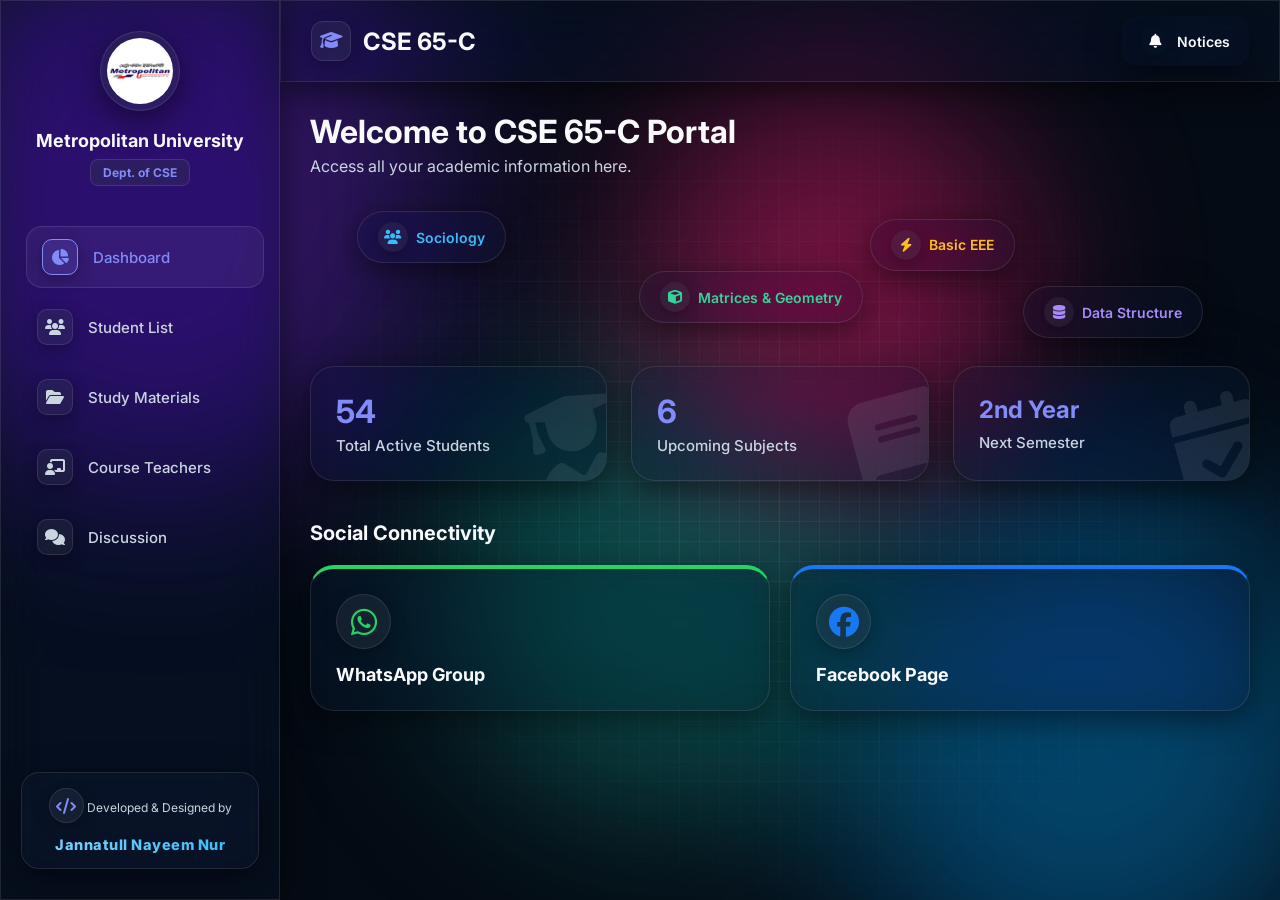
==== commit 39c7b5bd: "Update index.html" ====
--- a/index.html
+++ b/index.html
@@ -12,7 +12,6 @@
     <style>
         /* ================= CSS VARIABLES FOR PERMANENT DARK MODE ================= */
         :root {
-            /* Dark Theme - Transparent Glassmorphism */
             --bg-body: #050b14;
             --glass-bg: rgba(15, 23, 42, 0.35);
             --glass-border: rgba(255, 255, 255, 0.1);
@@ -24,14 +23,17 @@
             --primary: #818cf8;
             --primary-light: rgba(117, 81, 255, 0.2);
             --hover-bg: rgba(255, 255, 255, 0.05);
-            --table-hover: rgba(59, 130, 246, 0.7);
+            
+            /* Table Hover: Blue Background, White Text */
+            --table-hover-bg: rgba(59, 130, 246, 0.7); 
+            --table-hover-text: #ffffff;
 
             --success: #34d399;
             --warning: #fbbf24;
 
             --font-main: 'Inter', sans-serif;
 
-            /* Dark Mode Blob Colors for Glass Reflection */
+            /* Dark Mode Blob Colors */
             --blob-1: #4c1d95;
             --blob-2: #0369a1;
             --blob-3: #0f766e;
@@ -89,6 +91,7 @@
             border-radius: 14px;
             display: inline-flex; justify-content: center; align-items: center;
             box-shadow: 0 4px 15px rgba(0,0,0,0.3);
+            transition: 0.3s ease;
         }
 
         /* ================= PREMIUM PRELOADER ================= */
@@ -144,19 +147,20 @@
             width: 100%; background: transparent; border: 1px solid transparent; color: var(--text-secondary);
             padding: 12px 15px; text-align: left; font-size: 15px; font-weight: 500;
             border-radius: 16px; cursor: pointer; display: flex; align-items: center; gap: 15px; margin-bottom: 8px;
+            transition: all 0.3s ease;
         }
         .nav-menu button .glass-icon { width: 36px; height: 36px; font-size: 16px; color: var(--text-secondary); border-radius: 10px;}
         .nav-menu button:hover, .nav-menu button.active { 
             background: var(--glass-icon-bg); border-color: var(--glass-border); color: var(--primary); transform: translateX(5px);
         }
-        .nav-menu button:hover .glass-icon, .nav-menu button.active .glass-icon { color: var(--primary); border-color: var(--primary); background: rgba(67, 24, 255, 0.1); }
+        .nav-menu button:hover .glass-icon, .nav-menu button.active .glass-icon { color: var(--primary); border-color: var(--primary); background: rgba(117, 81, 255, 0.2); }
 
         /* Premium Developer Badge */
         .dev-badge {
             padding: 15px; border-radius: 18px; text-align: center; font-size: 12px; color: var(--text-secondary);
-            position: relative; overflow: hidden;
-        }
-        .dev-badge:hover { transform: translateY(-3px); border-color: var(--primary); box-shadow: 0 10px 25px rgba(67, 24, 255, 0.15); }
+            position: relative; overflow: hidden; transition: all 0.4s ease;
+        }
+        .dev-badge:hover { transform: translateY(-3px); border-color: var(--primary); box-shadow: 0 10px 25px rgba(117, 81, 255, 0.15); }
         .dev-badge i { font-size: 16px; color: var(--primary); margin-bottom: 5px; animation: bounce 2s infinite; }
         .dev-badge strong {
             background: linear-gradient(to right, #7dd3fc, #38bdf8); -webkit-background-clip: text; -webkit-text-fill-color: transparent;
@@ -177,7 +181,7 @@
         .top-controls { display: flex; gap: 12px; align-items: center; }
         .icon-btn {
             color: var(--text-primary); padding: 10px 18px; border-radius: 14px; font-weight: 600; cursor: pointer;
-            display: flex; align-items: center; gap: 8px; font-size: 14px; background: transparent; border: 1px solid transparent;
+            display: flex; align-items: center; gap: 8px; font-size: 14px; transition: 0.3s; background: transparent; border: 1px solid transparent;
         }
         .icon-btn:hover { background: var(--glass-icon-bg); color: var(--primary); border-color: var(--primary); transform: translateY(-2px);}
         .mobile-menu-btn { display: none; background: transparent; border: none; font-size: 24px; color: var(--text-primary); cursor: pointer; }
@@ -186,7 +190,7 @@
         .section.active { display: block; }
         @keyframes slideUp { from { opacity: 0; transform: translateY(15px); } to { opacity: 1; transform: translateY(0); } }
 
-        /* ================= FLOATING PILLS & SUBJECT SPECIFIC COLORS ================= */
+        /* ================= FLOATING PILLS ================= */
         .color-socio { color: #38bdf8 !important; }
         .color-math { color: #34d399 !important; }
         .color-eee { color: #fbbf24 !important; }
@@ -209,30 +213,40 @@
         .card-grid { display: grid; grid-template-columns: repeat(auto-fit, minmax(240px, 1fr)); gap: 24px; margin-top: 20px; position: relative; z-index: 2;}
         .data-card {
             border-radius: 24px; padding: 25px; display: flex; flex-direction: column; position: relative; overflow: hidden;
-            cursor: pointer;
-        }
-        .data-card:hover { transform: translateY(-5px); border-color: var(--primary); box-shadow: 0 15px 35px rgba(67, 24, 255, 0.2); }
+            transition: all 0.4s; cursor: pointer;
+        }
+        .data-card:hover { transform: translateY(-5px); border-color: var(--primary); box-shadow: 0 15px 35px rgba(117, 81, 255, 0.2); }
         .data-card .bg-icon { position: absolute; right: -15px; bottom: -15px; font-size: 100px; color: var(--text-secondary); opacity: 0.1; transform: rotate(-15deg); }
         .data-card h3 { font-size: 32px; font-weight: 700; color: var(--primary); margin-bottom: 5px; }
         .data-card p { font-size: 15px; color: var(--text-secondary); font-weight: 500; }
 
-        /* ================= GLASS TABLES ================= */
+        /* ================= DESKTOP TABLES (100% BUG FREE) ================= */
         .table-controls { display: flex; justify-content: space-between; align-items: center; margin-bottom: 20px; flex-wrap: wrap; gap: 15px; }
         .search-box { border-radius: 16px; padding: 12px 20px; display: flex; align-items: center; gap: 10px; width: 100%; max-width: 400px; }
         .search-box input { border: none; background: transparent; outline: none; color: var(--text-primary); width: 100%; font-size: 14px; }
         .search-box i { color: var(--text-secondary); }
         .search-box:focus-within { border-color: var(--primary); box-shadow: 0 0 0 4px var(--primary-light); }
 
-        .table-container { border-radius: 24px; overflow: auto; margin-bottom: 30px; border: 1px solid var(--glass-border); box-shadow: var(--glass-shadow); background: var(--glass-bg); backdrop-filter: blur(24px); -webkit-backdrop-filter: blur(24px);}
-        table { width: 100%; border-collapse: collapse; min-width: 600px; }
-        th { background: rgba(255,255,255,0.03); padding: 16px 20px; text-align: left; font-size: 13px; font-weight: 700; color: var(--text-secondary); text-transform: uppercase; border-bottom: 1px solid var(--glass-border); }
-        td { padding: 15px 20px; text-align: left; border-bottom: 1px solid var(--glass-border); font-size: 14px; font-weight: 500; color: var(--text-primary); }
-        
+        .table-container { 
+            border-radius: 24px; overflow-x: auto; margin-bottom: 30px; 
+            border: 1px solid var(--glass-border); box-shadow: var(--glass-shadow); 
+            background: var(--glass-bg); backdrop-filter: blur(24px); -webkit-backdrop-filter: blur(24px);
+        }
+        
+        table { width: 100%; border-collapse: collapse; min-width: 600px; } /* Min-width ONLY for desktop */
+        th { background: rgba(255,255,255,0.03); padding: 16px 20px; text-align: left; font-size: 13px; font-weight: 700; color: var(--text-secondary); text-transform: uppercase; border-bottom: 1px solid var(--glass-border); backdrop-filter: blur(10px); }
+        td { padding: 15px 20px; text-align: left; border-bottom: 1px solid var(--glass-border); font-size: 14px; font-weight: 500; color: var(--text-primary); transition: 0.3s ease; }
+        
+        /* HOVER EFFECT - BLUE BACKGROUND, WHITE TEXT */
+        tbody tr { transition: transform 0.2s ease, box-shadow 0.2s ease, background-color 0.3s; }
         tbody tr:hover { 
-            background: var(--table-hover) !important;
+            background: var(--table-hover-bg) !important;
             box-shadow: 0 4px 15px rgba(59, 130, 246, 0.4);
         }
-        tbody tr:hover td { color: #ffffff !important; border-bottom-color: transparent; }
+        tbody tr:hover td { 
+            color: var(--table-hover-text) !important; 
+            border-bottom-color: transparent; 
+        }
 
         .badge { padding: 4px 10px; border-radius: 20px; font-size: 11px; font-weight: 700; margin-left: 8px; color: white; border: 1px solid rgba(255,255,255,0.4); backdrop-filter: blur(5px);}
         .badge-cr { background: rgba(245, 158, 11, 0.8); }
@@ -243,7 +257,7 @@
         .folder-card .folder-icon { 
             width: 75px; height: 75px; border-radius: 22px; 
             display: flex; justify-content: center; align-items: center; 
-            font-size: 34px; margin: 0 auto 15px auto; 
+            font-size: 34px; margin: 0 auto 15px auto; transition: 0.4s cubic-bezier(0.175, 0.885, 0.32, 1.275);
         }
         .folder-card:hover .folder-icon { transform: scale(1.15) rotate(8deg); border-color: var(--primary);}
         .folder-card h4 { font-size: 16px; color: var(--text-primary); margin-bottom: 5px; font-weight: 700;}
@@ -256,7 +270,7 @@
         .comment-input:focus { border-color: var(--primary); box-shadow: 0 0 0 3px var(--primary-light); }
         
         .wa-btn-group { display: flex; gap: 10px; flex-wrap: wrap; }
-        .btn-send { background: rgba(37, 211, 102, 0.15); color: #25D366; border: 1px solid rgba(37, 211, 102, 0.4); padding: 12px 20px; border-radius: 14px; font-weight: 600; cursor: pointer; display: flex; align-items: center; gap: 8px; backdrop-filter: blur(10px); }
+        .btn-send { background: rgba(37, 211, 102, 0.15); color: #25D366; border: 1px solid rgba(37, 211, 102, 0.4); padding: 12px 20px; border-radius: 14px; font-weight: 600; cursor: pointer; display: flex; align-items: center; gap: 8px; transition: 0.3s; backdrop-filter: blur(10px); }
         .btn-send:hover { background: rgba(37, 211, 102, 0.3); transform: translateY(-2px); box-shadow: 0 5px 15px rgba(37, 211, 102, 0.2); color: white;}
         .btn-send .glass-icon { width: 30px; height: 30px; font-size: 16px; border: none; background: transparent;}
 
@@ -267,7 +281,7 @@
         .comment-content span { font-size: 12px; color: var(--text-secondary); font-weight: 500; margin-left: 10px; }
         .comment-content p { color: var(--text-primary); font-size: 14px; line-height: 1.6; }
 
-        /* ================= FULL RESPONSIVE FIXES (MOBILE & TABLET) ================= */
+        /* ================= 100% PERFECT MOBILE RESPONSIVE ================= */
         .sidebar-overlay { display: none; position: fixed; top: 0; left: 0; width: 100vw; height: 100vh; background: rgba(0,0,0,0.6); z-index: 95; backdrop-filter: blur(5px);}
         .sidebar-overlay.active { display: block; }
         
@@ -276,7 +290,6 @@
             .sidebar.active { transform: translateX(0); }
             .main-content { margin-left: 0; width: 100%; }
             .mobile-menu-btn { display: block; }
-            .floating-container { display: none; } /* Hide floating pills on smaller screens to avoid clutter */
         }
 
         @media screen and (max-width: 768px) {
@@ -287,25 +300,66 @@
             .card-grid { grid-template-columns: 1fr; gap: 15px; }
             .table-controls { flex-direction: column; align-items: stretch; gap: 10px; }
             .search-box { max-width: 100%; }
-
-            /* Advanced Responsive Tables for Mobile */
-            table, thead, tbody, th, td, tr { display: block; }
-            thead tr { position: absolute; top: -9999px; left: -9999px; }
-            tr { border: 1px solid var(--glass-border); border-radius: 16px; margin-bottom: 15px; padding: 10px; background: rgba(255,255,255,0.02); }
-            td { border: none; border-bottom: 1px solid rgba(255,255,255,0.05); position: relative; padding-left: 45%; text-align: right; font-size: 14px; }
+            
+            /* Hide absolute floating pills on mobile to avoid layout overlap */
+            .floating-container { display: none; } 
+
+            /* ================= BUG-FREE MOBILE TABLE SYSTEM ================= */
+            /* Remove container styling that restricts width */
+            .table-container { 
+                background: transparent; border: none; box-shadow: none; 
+                backdrop-filter: none; -webkit-backdrop-filter: none; 
+                padding: 0; overflow: visible;
+            }
+            
+            /* CRITICAL FIX: Override min-width on mobile */
+            table { min-width: 100% !important; display: block; }
+            
+            /* Hide headers */
+            thead { display: none; }
+            tbody { display: block; width: 100%; }
+            
+            /* Convert rows into beautiful glass cards */
+            tr { 
+                display: flex; flex-direction: column;
+                width: 100%; margin-bottom: 15px; 
+                border: 1px solid var(--glass-border); border-radius: 16px; 
+                background: var(--glass-bg); backdrop-filter: blur(16px);
+                padding: 10px 15px;
+            }
+            
+            /* Hover effect for Mobile Cards */
+            tr:hover, tr:active { 
+                background: var(--table-hover-bg) !important; 
+                transform: scale(1.02); 
+            }
+            
+            /* Cells acting as flex rows */
+            td { 
+                display: flex; justify-content: space-between; align-items: center;
+                text-align: right; border-bottom: 1px dashed rgba(255,255,255,0.1); 
+                padding: 12px 0; font-size: 14px; word-break: break-word;
+            }
+            
+            /* Label styling injected from HTML data-label */
             td::before { 
-                content: attr(data-label); position: absolute; left: 15px; width: 40%; 
-                white-space: nowrap; font-weight: 600; text-align: left; color: var(--text-secondary); text-transform: uppercase; font-size: 12px; top: 50%; transform: translateY(-50%);
+                content: attr(data-label); font-weight: 600; color: var(--primary); 
+                text-align: left; flex-basis: 40%; text-transform: uppercase; font-size: 12px;
             }
-            td:last-child { border-bottom: 0; }
-            .table-container { background: transparent; border: none; box-shadow: none; backdrop-filter: none; }
-            
+            
+            td:last-child { border-bottom: none; padding-bottom: 0; }
+            td:first-child { padding-top: 0; }
+            
+            /* Hover text color for mobile */
+            tr:hover td::before { color: rgba(255,255,255,0.8); }
+            tr:hover td { color: var(--table-hover-text) !important; }
+
             .wa-btn-group { flex-direction: column; }
             .btn-send { justify-content: center; }
         }
     </style>
 </head>
-<body>
+<body data-theme="dark">
 
     <!-- PRELOADER WITH GLASS EFFECT -->
     <div id="preloader">
@@ -375,7 +429,7 @@
                     <p style="color: var(--text-secondary);">Access all your academic information here.</p>
                 </div>
 
-                <!-- Floating Subject Pills (Glassy) -->
+                <!-- Floating Subject Pills (Hidden on Mobile automatically) -->
                 <div class="floating-container">
                     <div class="float-pill glass-effect pill-1 color-socio"><div class="glass-icon color-socio"><i class="fas fa-users"></i></div> Sociology</div>
                     <div class="float-pill glass-effect pill-2 color-math"><div class="glass-icon color-math"><i class="fas fa-cube"></i></div> Matrices & Geometry</div>
@@ -391,7 +445,7 @@
                     </div>
                     <div class="data-card glass-effect" onclick="switchTab('materials')">
                         <i class="fas fa-book bg-icon"></i>
-                        <h3>4</h3>
+                        <h3>6</h3>
                         <p>Upcoming Subjects</p>
                     </div>
                     <div class="data-card glass-effect">
@@ -442,7 +496,6 @@
                             </tr>
                         </thead>
                         <tbody>
-                            <!-- data-label attributes added for perfect mobile responsiveness -->
                             <tr><td data-label="Serial"></td><td data-label="Student ID">261-115-101</td><td data-label="Name">Mariya Akther</td></tr>
                             <tr><td data-label="Serial"></td><td data-label="Student ID">261-115-102</td><td data-label="Name">Md Nasirul Islam Chowdhury</td></tr>
                             <tr><td data-label="Serial"></td><td data-label="Student ID">261-115-103</td><td data-label="Name">Mustafizur Rahman Adil</td></tr>
@@ -607,6 +660,9 @@
     </main>
 
     <script>
+        // ================= PERMANENT DARK MODE =================
+        document.body.setAttribute('data-theme', 'dark');
+
         // ================= INITIALIZATION =================
         window.addEventListener('load', function() {
             // Wait for 1.5 seconds so user can see the preloader
@@ -778,4 +834,4 @@
         }
     </script>
 </body>
-</html>+</html>
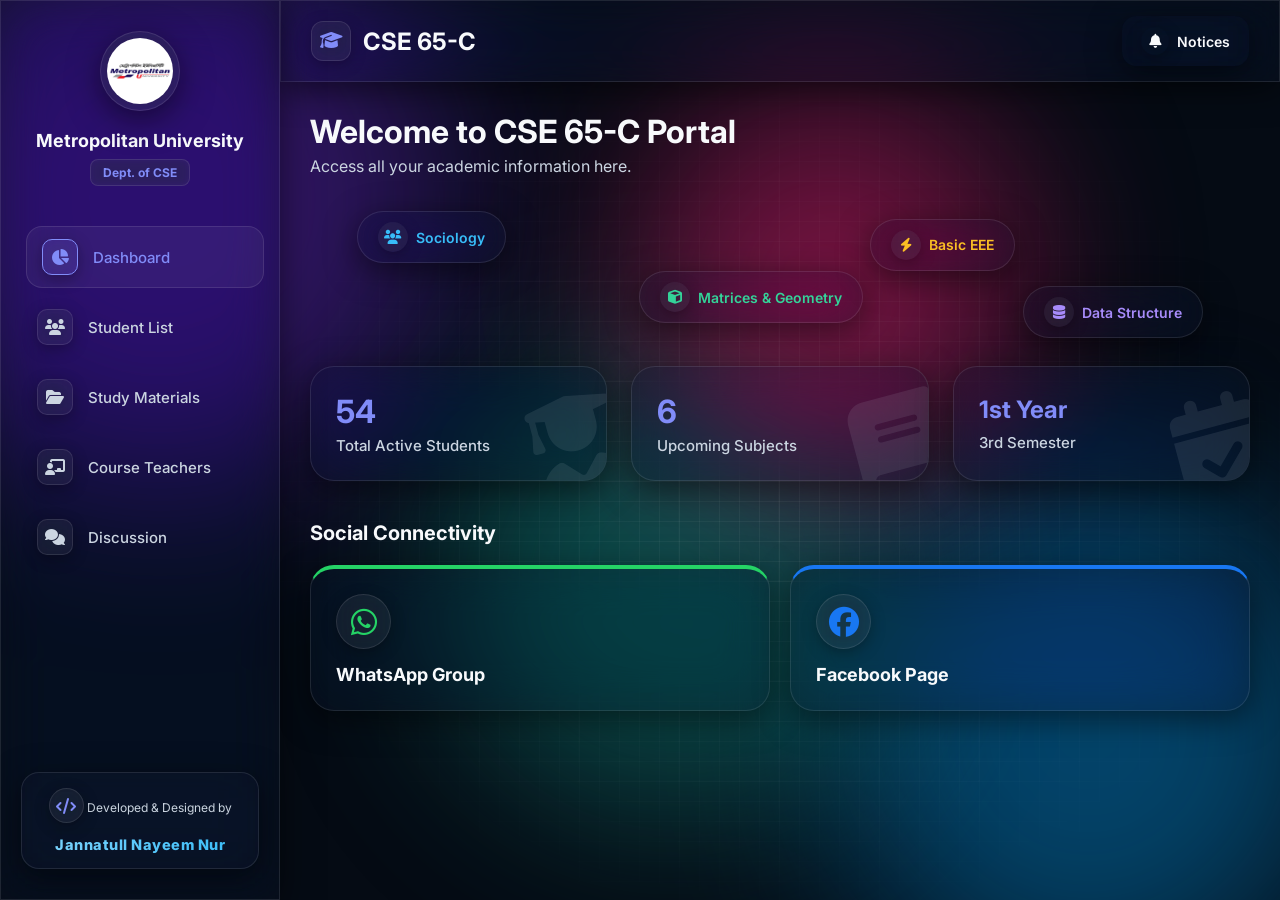
==== commit e3be78de: "Update index.html" ====
--- a/index.html
+++ b/index.html
@@ -450,8 +450,8 @@
                     </div>
                     <div class="data-card glass-effect">
                         <i class="fas fa-calendar-check bg-icon"></i>
-                        <h3 style="font-size: 24px; line-height: 1.5;">2nd Year</h3>
-                        <p>Next Semester</p>
+                        <h3 style="font-size: 24px; line-height: 1.5;">1st Year</h3>
+                        <p>3rd  Semester</p>
                     </div>
                 </div>
 
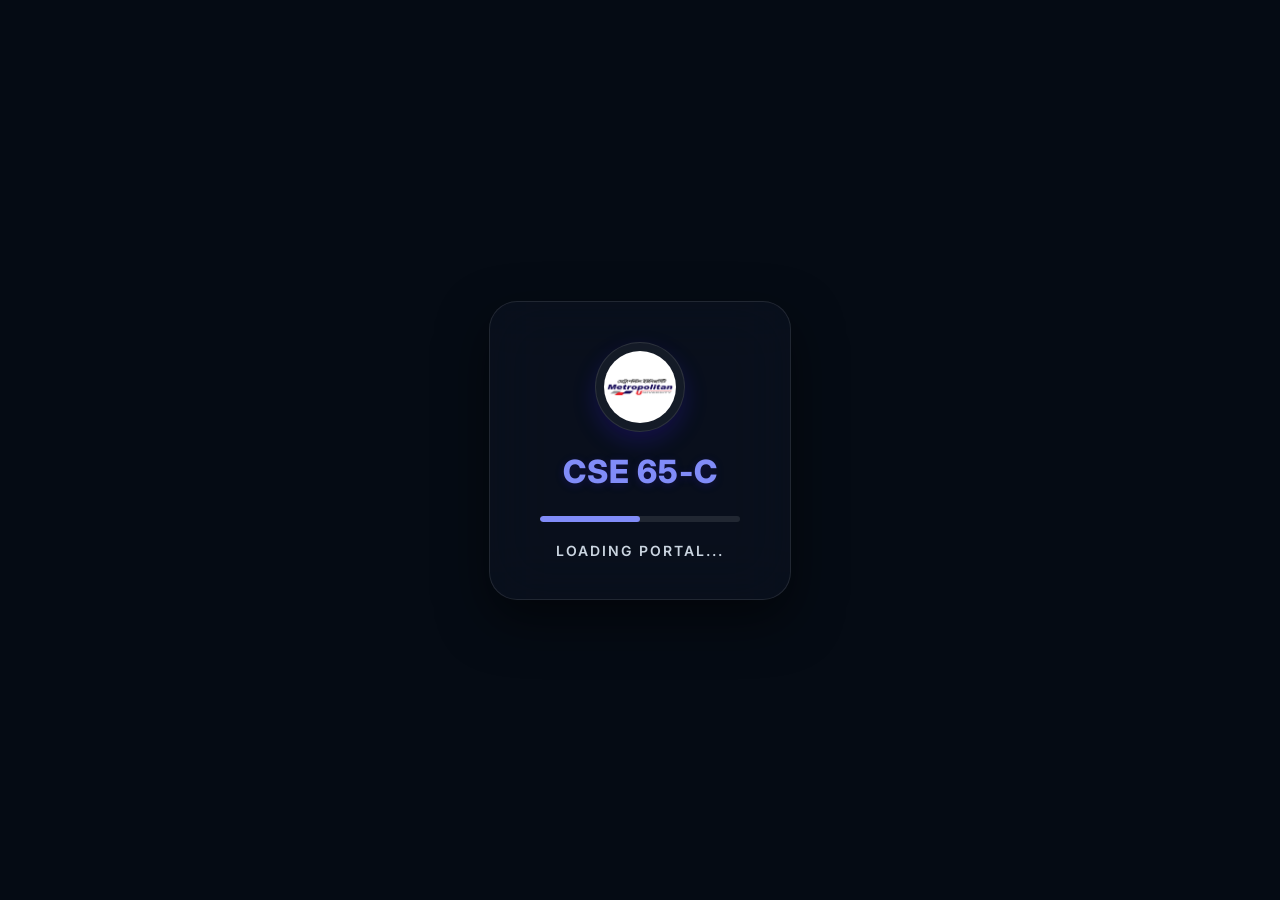
==== commit 8ef5ea8b: "Update index.html" ====
--- a/index.html
+++ b/index.html
@@ -445,7 +445,7 @@
                     </div>
                     <div class="data-card glass-effect" onclick="switchTab('materials')">
                         <i class="fas fa-book bg-icon"></i>
-                        <h3>6</h3>
+                        <h3>4</h3>
                         <p>Upcoming Subjects</p>
                     </div>
                     <div class="data-card glass-effect">
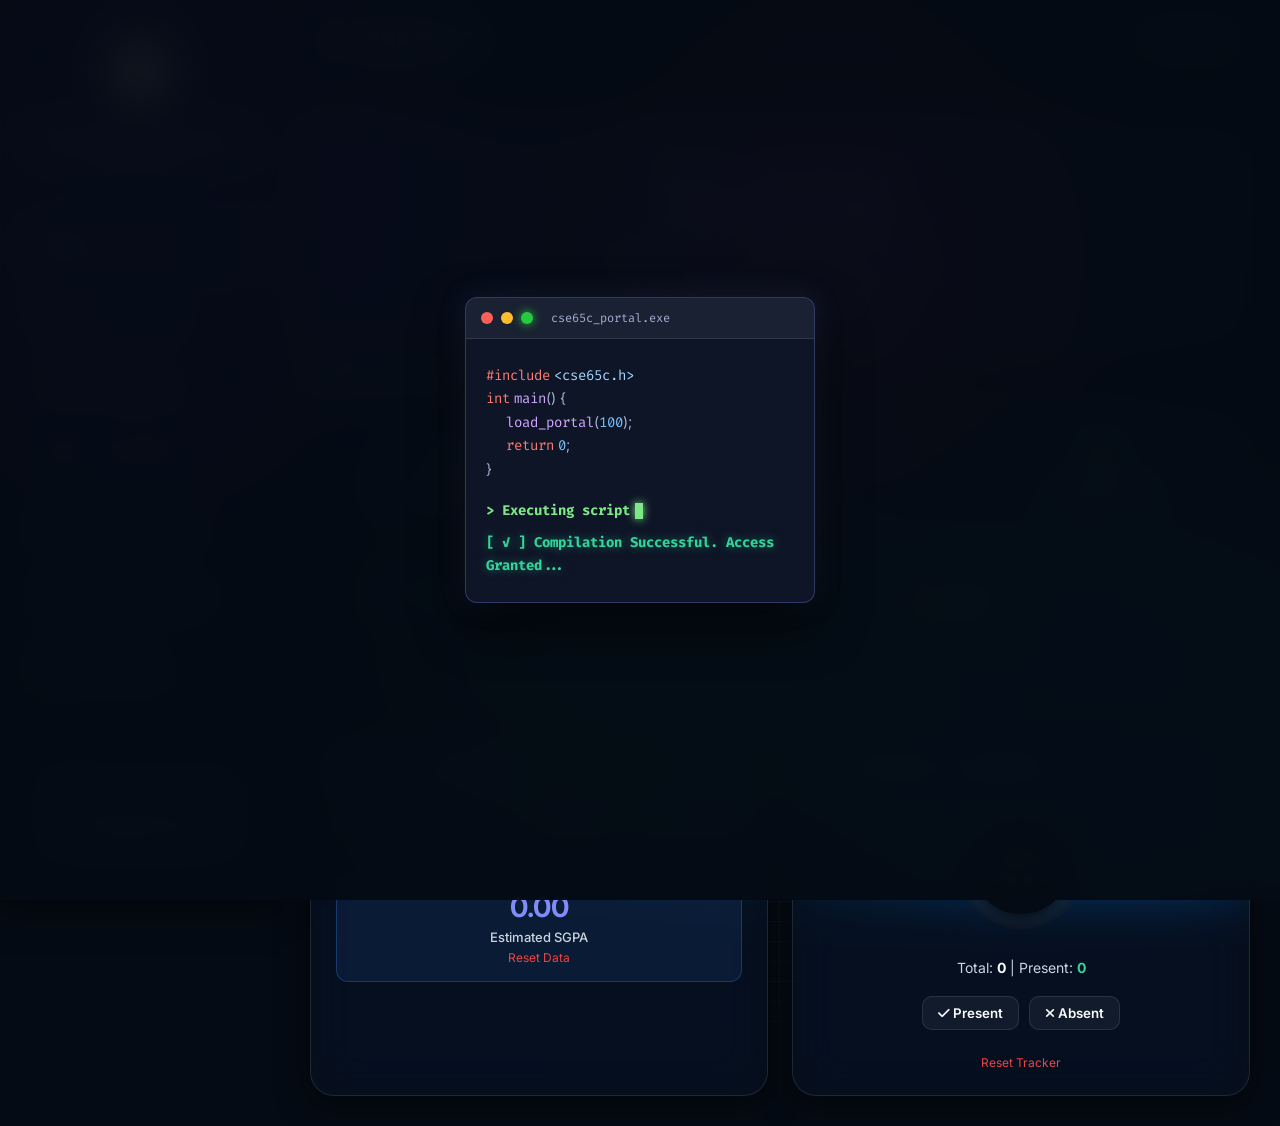
==== commit b43570de: "Update index.html" ====
--- a/index.html
+++ b/index.html
@@ -7,7 +7,7 @@
     <!-- FontAwesome -->
     <link rel="stylesheet" href="https://cdnjs.cloudflare.com/ajax/libs/font-awesome/6.4.0/css/all.min.css">
     <!-- Google Fonts -->
-    <link href="https://fonts.googleapis.com/css2?family=Inter:wght@300;400;500;600;700&display=swap" rel="stylesheet">
+    <link href="https://fonts.googleapis.com/css2?family=Inter:wght@300;400;500;600;700&family=Fira+Code:wght@400;500;600&display=swap" rel="stylesheet">
     
     <style>
         /* ================= CSS VARIABLES FOR PERMANENT DARK MODE ================= */
@@ -24,14 +24,15 @@
             --primary-light: rgba(117, 81, 255, 0.2);
             --hover-bg: rgba(255, 255, 255, 0.05);
             
-            /* Table Hover: Blue Background, White Text */
             --table-hover-bg: rgba(59, 130, 246, 0.7); 
             --table-hover-text: #ffffff;
 
             --success: #34d399;
             --warning: #fbbf24;
+            --danger: #ef4444;
 
             --font-main: 'Inter', sans-serif;
+            --font-code: 'Fira Code', monospace;
 
             /* Dark Mode Blob Colors */
             --blob-1: #4c1d95;
@@ -44,7 +45,7 @@
 
         body { background-color: var(--bg-body); color: var(--text-primary); display: flex; min-height: 100vh; overflow-x: hidden; }
 
-        /* ================= AMBIENT BACKGROUND BLOBS FOR GLASS EFFECT ================= */
+        /* ================= AMBIENT BACKGROUND BLOBS ================= */
         .ambient-bg { position: fixed; top: 0; left: 0; width: 100vw; height: 100vh; z-index: -1; overflow: hidden; pointer-events: none;}
         .blob { position: absolute; filter: blur(90px); opacity: 0.6; animation: floatBlob 25s infinite alternate ease-in-out; border-radius: 50%;}
         .blob:nth-child(1) { width: 45vw; height: 45vw; background: var(--blob-1); top: -10%; left: -10%; }
@@ -54,7 +55,7 @@
         
         @keyframes floatBlob { 0% { transform: translate(0, 0) scale(1); } 100% { transform: translate(60px, 80px) scale(1.15); } }
 
-        /* ================= UNIVERSAL ARCHITECTURAL BACKGROUND ================= */
+        /* ================= UNIVERSAL BACKGROUND ================= */
         .content-area { 
             padding: 30px; flex-grow: 1; max-width: 1400px; margin: 0 auto; width: 100%; 
             position: relative; z-index: 1;
@@ -74,7 +75,7 @@
             opacity: 0.7; pointer-events: none;
         }
 
-        /* ================= HIGH-QUALITY GLASSMORPHISM CLASSES ================= */
+        /* ================= GLASSMORPHISM ================= */
         .glass-effect {
             background: var(--glass-bg);
             backdrop-filter: blur(24px) saturate(180%);
@@ -94,46 +95,90 @@
             transition: 0.3s ease;
         }
 
-        /* ================= PREMIUM PRELOADER ================= */
+        /* ================= PRELOADER ================= */
         #preloader {
             position: fixed; top: 0; left: 0; width: 100vw; height: 100vh;
-            background: var(--bg-body); z-index: 999999; display: flex;
+            background: rgba(5, 11, 20, 0.95); z-index: 999999; display: flex;
             justify-content: center; align-items: center; flex-direction: column;
-            transition: opacity 0.6s ease, visibility 0.6s ease;
-            backdrop-filter: blur(15px); -webkit-backdrop-filter: blur(15px);
-        }
-        .preloader-content {
-            padding: 40px 50px; border-radius: 28px; text-align: center;
-            display: flex; flex-direction: column; align-items: center; gap: 20px;
-            animation: pulsePreloader 2s infinite alternate ease-in-out;
-            background: rgba(15, 23, 42, 0.4); border: 1px solid rgba(255,255,255,0.1); 
-            box-shadow: 0 20px 50px rgba(0,0,0,0.5);
-            backdrop-filter: blur(30px);
-        }
-        
-        .preloader-logo { 
-            width: 90px; height: 90px; border-radius: 50%; object-fit: contain; 
-            background: var(--glass-icon-bg); padding: 8px; border: 1px solid var(--glass-border); 
-            box-shadow: 0 10px 25px rgba(67, 24, 255, 0.2);
-        }
-        .preloader-title { font-size: 32px; font-weight: 800; color: var(--primary); letter-spacing: 1px; margin-bottom: 5px; text-shadow: 0 2px 10px rgba(67, 24, 255, 0.2);}
-        .loading-bar { width: 100%; min-width: 200px; height: 6px; background: var(--glass-border); border-radius: 10px; overflow: hidden; position: relative;}
-        .loading-progress { position: absolute; top: 0; left: 0; height: 100%; width: 50%; background: var(--primary); border-radius: 10px; animation: loadingAnim 1.5s ease-in-out infinite alternate;}
-        .loading-text { font-size: 14px; font-weight: 600; color: var(--text-secondary); letter-spacing: 2px; text-transform: uppercase;}
-
-        @keyframes loadingAnim { 0% { width: 0%; left: 0;} 100% { width: 100%; left: 0;} }
-        @keyframes pulsePreloader { 
-            0% { transform: scale(0.98); box-shadow: 0 15px 35px rgba(0,0,0,0.3); } 
-            100% { transform: scale(1.02); box-shadow: 0 25px 50px rgba(0,0,0,0.5); } 
-        }
+            transition: opacity 0.8s ease, transform 0.8s ease, visibility 0.8s ease;
+            backdrop-filter: blur(20px); -webkit-backdrop-filter: blur(20px);
+        }
+        .terminal-loader {
+            width: 350px; background: rgba(15, 23, 42, 0.95); border: 1px solid rgba(129, 140, 248, 0.3);
+            border-radius: 12px; box-shadow: 0 20px 50px rgba(0,0,0,0.8), 0 0 30px rgba(129, 140, 248, 0.15);
+            overflow: hidden; animation: floatTerminal 4s ease-in-out infinite alternate;
+        }
+        @keyframes floatTerminal { 0% { transform: translateY(0px); } 100% { transform: translateY(-12px); } }
+        
+        .terminal-header {
+            background: rgba(255, 255, 255, 0.05); padding: 12px 15px; display: flex; gap: 8px;
+            border-bottom: 1px solid rgba(255, 255, 255, 0.1); align-items: center;
+        }
+        .terminal-header .dot { width: 12px; height: 12px; border-radius: 50%; }
+        .dot.red { background: #ff5f56; }
+        .dot.yellow { background: #ffbd2e; }
+        .dot.green { background: #27c93f; box-shadow: 0 0 10px #27c93f; }
+        .terminal-header .title { margin-left: 10px; font-size: 12px; color: #a3aed1; font-family: var(--font-code); }
+        
+        .terminal-body { padding: 25px 20px; font-family: var(--font-code); font-size: 14px; color: #a8b2d1; text-align: left; line-height: 1.6;}
+        
+        .terminal-body .code-line { opacity: 0; animation: fadeLine 0.1s forwards; }
+        .code-line.l1 { animation-delay: 0.5s; }
+        .code-line.l2 { animation-delay: 1.2s; }
+        .code-line.l3 { animation-delay: 1.8s; }
+        .code-line.l4 { animation-delay: 2.2s; }
+        .code-line.l5 { animation-delay: 2.6s; }
+
+        .keyword { color: #ff7b72; font-family: var(--font-code); }
+        .string { color: #a5d6ff; font-family: var(--font-code); }
+        .function { color: #d2a8ff; font-family: var(--font-code); }
+        .number { color: #79c0ff; font-family: var(--font-code); }
+        .indent { margin-left: 20px; }
+        
+        .typing-text { 
+            margin-top: 20px; color: #7ee787; font-weight: bold; font-family: var(--font-code); display: flex; align-items: center;
+            opacity: 0; animation: fadeLine 0.1s forwards; animation-delay: 3s;
+        }
+        .success-flash {
+            margin-top: 10px; color: #34d399; font-weight: bold; font-family: var(--font-code); text-shadow: 0 0 10px rgba(52,211,153,0.5);
+            opacity: 0; animation: fadeLine 0.1s forwards; animation-delay: 3.8s;
+        }
+        .cursor { display: inline-block; width: 8px; height: 16px; background: #7ee787; animation: blink 1s step-end infinite; margin-left: 5px; box-shadow: 0 0 8px #7ee787;}
+        
+        @keyframes fadeLine { from { opacity: 0; transform: translateX(-5px); } to { opacity: 1; transform: translateX(0); } }
+        @keyframes blink { 0%, 100% { opacity: 1; } 50% { opacity: 0; } }
+        
+        /* ================= STATUS ANIMATIONS ================= */
+        @keyframes pulseLive { 0% { opacity: 1; } 50% { opacity: 0.5; } 100% { opacity: 1; } }
+        .pulse { display: inline-block; animation: pulseLive 1.5s infinite; }
+
+        @keyframes glowYellow {
+            0% { text-shadow: 0 0 5px rgba(251, 191, 36, 0.3); color: #fbbf24; }
+            50% { text-shadow: 0 0 15px rgba(251, 191, 36, 0.9); color: #fde047; }
+            100% { text-shadow: 0 0 5px rgba(251, 191, 36, 0.3); color: #fbbf24; }
+        }
+        .anim-yellow { animation: glowYellow 2s ease-in-out infinite; font-weight: 700; }
+
+        @keyframes pulseOrange {
+            0% { opacity: 0.7; color: #f97316; text-shadow: 0 0 5px rgba(249,115,22,0.2); }
+            50% { opacity: 1; color: #fb923c; text-shadow: 0 0 12px rgba(249,115,22,0.7); }
+            100% { opacity: 0.7; color: #f97316; text-shadow: 0 0 5px rgba(249,115,22,0.2); }
+        }
+        .anim-orange { animation: pulseOrange 1.5s ease-in-out infinite; font-weight: 700; }
+        
+        .text-red-live { color: var(--danger); font-weight: 700; text-shadow: 0 0 10px rgba(239,68,68,0.5); }
 
         /* ================= SIDEBAR ================= */
         .sidebar {
-            width: 280px; position: fixed; height: 100vh; padding: 30px 20px; display: flex; flex-direction: column;
-            z-index: 100; transition: transform 0.4s ease; border-right: 1px solid var(--glass-border);
-        }
-        
-        .logo-area { text-align: center; margin-bottom: 40px; }
+            width: 280px; position: fixed; height: 100vh; padding: 30px 20px; 
+            display: flex; flex-direction: column; z-index: 100; 
+            transition: transform 0.4s ease; border-right: 1px solid var(--glass-border);
+            overflow-y: auto;
+        }
+        .sidebar::-webkit-scrollbar { width: 5px; }
+        .sidebar::-webkit-scrollbar-thumb { background: rgba(255,255,255,0.2); border-radius: 10px; }
+        
+        .logo-area { text-align: center; margin-bottom: 30px; flex-shrink: 0; }
         .logo-area img { 
             width: 80px; height: 80px; border-radius: 50%; margin-bottom: 15px; 
             padding: 6px; background: var(--glass-icon-bg); border: 1px solid var(--glass-border);
@@ -142,7 +187,7 @@
         .logo-area h2 { font-size: 18px; font-weight: 700; color: var(--text-primary); }
         .badge-dept { background: var(--glass-icon-bg); border: 1px solid var(--glass-border); color: var(--primary); padding: 5px 12px; border-radius: 8px; font-size: 12px; font-weight: 700; display: inline-block; margin-top: 8px; backdrop-filter: blur(5px);}
 
-        .nav-menu { list-style: none; flex-grow: 1; }
+        .nav-menu { list-style: none; flex-grow: 1; margin-bottom: 20px; }
         .nav-menu button {
             width: 100%; background: transparent; border: 1px solid transparent; color: var(--text-secondary);
             padding: 12px 15px; text-align: left; font-size: 15px; font-weight: 500;
@@ -155,10 +200,10 @@
         }
         .nav-menu button:hover .glass-icon, .nav-menu button.active .glass-icon { color: var(--primary); border-color: var(--primary); background: rgba(117, 81, 255, 0.2); }
 
-        /* Premium Developer Badge */
         .dev-badge {
             padding: 15px; border-radius: 18px; text-align: center; font-size: 12px; color: var(--text-secondary);
             position: relative; overflow: hidden; transition: all 0.4s ease;
+            flex-shrink: 0; margin-top: auto; margin-bottom: 10px;
         }
         .dev-badge:hover { transform: translateY(-3px); border-color: var(--primary); box-shadow: 0 10px 25px rgba(117, 81, 255, 0.15); }
         .dev-badge i { font-size: 16px; color: var(--primary); margin-bottom: 5px; animation: bounce 2s infinite; }
@@ -168,7 +213,7 @@
         }
         @keyframes bounce { 0%, 100% { transform: translateY(0); } 50% { transform: translateY(-3px); } }
 
-        /* ================= MAIN CONTENT & TOP BAR ================= */
+        /* ================= MAIN CONTENT ================= */
         .main-content { margin-left: 280px; width: calc(100% - 280px); display: flex; flex-direction: column; min-height: 100vh;}
         
         .top-bar {
@@ -190,7 +235,35 @@
         .section.active { display: block; }
         @keyframes slideUp { from { opacity: 0; transform: translateY(15px); } to { opacity: 1; transform: translateY(0); } }
 
-        /* ================= FLOATING PILLS ================= */
+        /* ================= DASHBOARD WIDGETS ================= */
+        .timer-card { background: linear-gradient(135deg, rgba(117, 81, 255, 0.2), rgba(15, 23, 42, 0.5)); border: 1px solid var(--primary); text-align: center; padding: 25px; border-radius: 24px; box-shadow: 0 10px 30px rgba(117, 81, 255, 0.15); margin-bottom: 25px; position: relative; overflow: hidden;}
+        .timer-card::after { content: ''; position: absolute; top: -50%; left: -50%; width: 200%; height: 200%; background: radial-gradient(circle, rgba(117,81,255,0.15) 0%, transparent 70%); pointer-events: none; animation: spin 10s linear infinite;}
+        .timer-title { font-size: 16px; color: var(--text-secondary); text-transform: uppercase; letter-spacing: 1px; margin-bottom: 10px;}
+        .timer-countdown { font-family: var(--font-code); font-size: 42px; font-weight: 700; color: var(--text-primary); text-shadow: 0 0 15px rgba(117, 81, 255, 0.5); letter-spacing: 3px; }
+        .timer-subject { margin-top: 10px; font-size: 18px; color: var(--primary); font-weight: 600; line-height: 1.5; }
+        @keyframes spin { 100% { transform: rotate(360deg); } }
+
+        .tools-grid { display: grid; grid-template-columns: repeat(auto-fit, minmax(300px, 1fr)); gap: 24px; margin-top: 25px;}
+        
+        .attendance-container { display: flex; flex-direction: column; align-items: center; justify-content: center; gap: 20px;}
+        .circular-chart { position: relative; width: 130px; height: 130px; border-radius: 50%; background: conic-gradient(var(--success) var(--perc, 0%), rgba(255,255,255,0.05) 0); display: flex; justify-content: center; align-items: center; box-shadow: inset 0 0 20px rgba(0,0,0,0.5);}
+        .circular-inner { width: 100px; height: 100px; border-radius: 50%; background: var(--bg-body); display: flex; flex-direction: column; justify-content: center; align-items: center; box-shadow: 0 4px 10px rgba(0,0,0,0.5);}
+        .circular-inner h2 { font-size: 24px; color: var(--text-primary); }
+        .att-btns { display: flex; gap: 10px; }
+        .att-btn { background: var(--glass-icon-bg); border: 1px solid var(--glass-border); color: var(--text-primary); padding: 8px 15px; border-radius: 10px; cursor: pointer; transition: 0.3s; font-weight: 600;}
+        .att-btn.present:hover { background: rgba(52, 211, 153, 0.2); color: var(--success); border-color: var(--success);}
+        .att-btn.absent:hover { background: rgba(248, 113, 113, 0.2); color: var(--danger); border-color: var(--danger);}
+
+        .sgpa-inputs { display: flex; gap: 10px; margin-bottom: 15px; }
+        .sgpa-inputs select { flex: 1; padding: 10px; background: var(--hover-bg); border: 1px solid var(--glass-border); border-radius: 10px; color: var(--text-primary); outline: none; }
+        .sgpa-inputs button { background: var(--primary-light); color: var(--primary); border: 1px solid var(--primary); padding: 10px 15px; border-radius: 10px; cursor: pointer; font-weight: 600;}
+        .sgpa-inputs button:hover { background: var(--primary); color: white;}
+        .sgpa-result { background: rgba(59, 130, 246, 0.1); border: 1px solid rgba(59, 130, 246, 0.3); padding: 15px; border-radius: 12px; text-align: center; margin-top: 15px;}
+        .sgpa-result h3 { color: var(--secondary); font-size: 24px; }
+        .sgpa-list { max-height: 100px; overflow-y: auto; font-size: 13px; color: var(--text-secondary); margin-top: 10px;}
+        .sgpa-list div { display: flex; justify-content: space-between; border-bottom: 1px solid var(--glass-border); padding: 5px 0;}
+
+        /* ================= CARDS & PILLS ================= */
         .color-socio { color: #38bdf8 !important; }
         .color-math { color: #34d399 !important; }
         .color-eee { color: #fbbf24 !important; }
@@ -206,10 +279,8 @@
         .pill-2 { top: 50%; left: 35%; animation-delay: -2s; }
         .pill-3 { top: 15%; right: 25%; animation-delay: -4s; }
         .pill-4 { top: 60%; right: 5%; animation-delay: -1s; }
-
         @keyframes floatPill { 0% { transform: translateY(0) rotate(0deg); } 100% { transform: translateY(-20px) rotate(4deg); } }
 
-        /* ================= DASHBOARD CARDS ================= */
         .card-grid { display: grid; grid-template-columns: repeat(auto-fit, minmax(240px, 1fr)); gap: 24px; margin-top: 20px; position: relative; z-index: 2;}
         .data-card {
             border-radius: 24px; padding: 25px; display: flex; flex-direction: column; position: relative; overflow: hidden;
@@ -217,10 +288,10 @@
         }
         .data-card:hover { transform: translateY(-5px); border-color: var(--primary); box-shadow: 0 15px 35px rgba(117, 81, 255, 0.2); }
         .data-card .bg-icon { position: absolute; right: -15px; bottom: -15px; font-size: 100px; color: var(--text-secondary); opacity: 0.1; transform: rotate(-15deg); }
-        .data-card h3 { font-size: 32px; font-weight: 700; color: var(--primary); margin-bottom: 5px; }
-        .data-card p { font-size: 15px; color: var(--text-secondary); font-weight: 500; }
-
-        /* ================= DESKTOP TABLES (100% BUG FREE) ================= */
+        .data-card h3 { font-size: 28px; font-weight: 700; color: var(--primary); margin-bottom: 5px; }
+        .data-card p { font-size: 14px; color: var(--text-secondary); font-weight: 500; }
+
+        /* ================= TABLES ================= */
         .table-controls { display: flex; justify-content: space-between; align-items: center; margin-bottom: 20px; flex-wrap: wrap; gap: 15px; }
         .search-box { border-radius: 16px; padding: 12px 20px; display: flex; align-items: center; gap: 10px; width: 100%; max-width: 400px; }
         .search-box input { border: none; background: transparent; outline: none; color: var(--text-primary); width: 100%; font-size: 14px; }
@@ -233,47 +304,78 @@
             background: var(--glass-bg); backdrop-filter: blur(24px); -webkit-backdrop-filter: blur(24px);
         }
         
-        table { width: 100%; border-collapse: collapse; min-width: 600px; } /* Min-width ONLY for desktop */
+        table { width: 100%; border-collapse: collapse; min-width: 600px; }
         th { background: rgba(255,255,255,0.03); padding: 16px 20px; text-align: left; font-size: 13px; font-weight: 700; color: var(--text-secondary); text-transform: uppercase; border-bottom: 1px solid var(--glass-border); backdrop-filter: blur(10px); }
         td { padding: 15px 20px; text-align: left; border-bottom: 1px solid var(--glass-border); font-size: 14px; font-weight: 500; color: var(--text-primary); transition: 0.3s ease; }
         
-        /* HOVER EFFECT - BLUE BACKGROUND, WHITE TEXT */
         tbody tr { transition: transform 0.2s ease, box-shadow 0.2s ease, background-color 0.3s; }
-        tbody tr:hover { 
-            background: var(--table-hover-bg) !important;
-            box-shadow: 0 4px 15px rgba(59, 130, 246, 0.4);
-        }
-        tbody tr:hover td { 
-            color: var(--table-hover-text) !important; 
-            border-bottom-color: transparent; 
+        @media screen and (min-width: 769px) {
+            tbody tr:hover { background: var(--table-hover-bg) !important; transform: scale(1.01); box-shadow: 0 4px 15px rgba(59, 130, 246, 0.4); border-radius: 8px; }
+            tbody tr:hover td { color: var(--table-hover-text) !important; border-bottom-color: transparent; }
         }
 
         .badge { padding: 4px 10px; border-radius: 20px; font-size: 11px; font-weight: 700; margin-left: 8px; color: white; border: 1px solid rgba(255,255,255,0.4); backdrop-filter: blur(5px);}
         .badge-cr { background: rgba(245, 158, 11, 0.8); }
         .badge-advisor { background: rgba(16, 185, 129, 0.8); }
 
-        /* ================= FOLDERS ================= */
+        /* ================= NEW PREMIUM ROUTINE DESIGN ================= */
+        .day-tabs { display: flex; gap: 12px; overflow-x: auto; padding-bottom: 15px; margin-bottom: 25px; }
+        .day-tabs::-webkit-scrollbar { height: 4px; }
+        .day-tabs::-webkit-scrollbar-thumb { background: var(--primary); border-radius: 4px; }
+        
+        .day-tab {
+            background: var(--glass-bg); border: 1px solid var(--glass-border); color: var(--text-secondary);
+            padding: 12px 25px; border-radius: 14px; font-weight: 600; cursor: pointer; transition: 0.3s;
+            white-space: nowrap; flex-shrink: 0; display: flex; align-items: center; gap: 8px; font-size: 15px;
+        }
+        .day-tab:hover { background: var(--hover-bg); border-color: rgba(255,255,255,0.2); }
+        .day-tab.active {
+            background: var(--primary-light); border-color: var(--primary); color: var(--text-primary); 
+            box-shadow: 0 0 20px rgba(117, 81, 255, 0.2);
+        }
+        
+        .class-card {
+            background: var(--glass-bg); border: 1px solid var(--glass-border); border-left: 5px solid var(--subject-color, var(--primary));
+            padding: 25px; border-radius: 20px; margin-bottom: 20px; display: flex; align-items: center; gap: 25px;
+            transition: 0.4s cubic-bezier(0.175, 0.885, 0.32, 1.275); backdrop-filter: blur(12px); box-shadow: var(--glass-shadow);
+        }
+        .class-card:hover {
+            transform: translateY(-5px); box-shadow: 0 15px 35px rgba(0,0,0,0.5); background: rgba(255, 255, 255, 0.03);
+        }
+        
+        .time-block {
+            text-align: center; padding-right: 25px; border-right: 1px solid var(--glass-border); min-width: 120px;
+        }
+        .time-block .time { font-size: 28px; font-weight: 700; font-family: var(--font-code); color: var(--text-primary); display: block; line-height: 1.1;}
+        .time-block .ampm { font-size: 14px; color: var(--text-secondary); font-weight: 600; letter-spacing: 1px;}
+        
+        .info-block { flex-grow: 1; }
+        .info-block h4 { font-size: 20px; color: var(--text-primary); margin-bottom: 8px; font-weight: 700;}
+        .info-block p { font-size: 14px; color: var(--text-secondary); font-weight: 500; display: flex; align-items: center; gap: 6px;}
+        
+        .action-block { text-align: right; min-width: 140px; display: flex; flex-direction: column; align-items: flex-end; justify-content: center;}
+        .live-status { font-size: 13px; font-weight: 500; margin-bottom: 10px; font-family: var(--font-code);}
+        .join-btn {
+            background: var(--success); color: #000; padding: 10px 20px; border-radius: 12px; text-decoration: none;
+            font-size: 14px; font-weight: 700; display: inline-flex; align-items: center; gap: 8px; transition: 0.3s;
+            opacity: 0; pointer-events: none;
+        }
+        .join-btn:hover { box-shadow: 0 0 20px rgba(52, 211, 153, 0.6); transform: scale(1.05); }
+
+        /* ================= FOLDERS & COMMENTS ================= */
         .folder-card { text-align: center; padding: 30px 20px; }
-        .folder-card .folder-icon { 
-            width: 75px; height: 75px; border-radius: 22px; 
-            display: flex; justify-content: center; align-items: center; 
-            font-size: 34px; margin: 0 auto 15px auto; transition: 0.4s cubic-bezier(0.175, 0.885, 0.32, 1.275);
-        }
+        .folder-card .folder-icon { width: 75px; height: 75px; border-radius: 22px; display: flex; justify-content: center; align-items: center; font-size: 34px; margin: 0 auto 15px auto; transition: 0.4s cubic-bezier(0.175, 0.885, 0.32, 1.275);}
         .folder-card:hover .folder-icon { transform: scale(1.15) rotate(8deg); border-color: var(--primary);}
         .folder-card h4 { font-size: 16px; color: var(--text-primary); margin-bottom: 5px; font-weight: 700;}
-
         .faculty-avatar { width: 70px; height: 70px; font-size: 30px; border-radius: 50%; margin-bottom: 15px;}
 
-        /* ================= COMMENTS & WHATSAPP ================= */
         .chat-container { border-radius: 24px; padding: 25px; }
         .comment-input { width: 100%; border-radius: 16px; padding: 18px; color: var(--text-primary); min-height: 120px; resize: vertical; outline: none; margin-bottom: 15px; font-size: 15px; background: rgba(0,0,0,0.2); border: 1px solid var(--glass-border);}
         .comment-input:focus { border-color: var(--primary); box-shadow: 0 0 0 3px var(--primary-light); }
-        
         .wa-btn-group { display: flex; gap: 10px; flex-wrap: wrap; }
         .btn-send { background: rgba(37, 211, 102, 0.15); color: #25D366; border: 1px solid rgba(37, 211, 102, 0.4); padding: 12px 20px; border-radius: 14px; font-weight: 600; cursor: pointer; display: flex; align-items: center; gap: 8px; transition: 0.3s; backdrop-filter: blur(10px); }
         .btn-send:hover { background: rgba(37, 211, 102, 0.3); transform: translateY(-2px); box-shadow: 0 5px 15px rgba(37, 211, 102, 0.2); color: white;}
         .btn-send .glass-icon { width: 30px; height: 30px; font-size: 16px; border: none; background: transparent;}
-
         .public-comments { margin-top: 30px; display: flex; flex-direction: column; gap: 15px; }
         .comment-msg { border-radius: 20px; padding: 20px; display: flex; gap: 15px; align-items: flex-start; }
         .comment-avatar { width: 50px; height: 50px; border-radius: 50%; display: flex; justify-content: center; align-items: center; font-size: 20px; font-weight: bold; flex-shrink: 0; color: var(--primary); }
@@ -281,7 +383,7 @@
         .comment-content span { font-size: 12px; color: var(--text-secondary); font-weight: 500; margin-left: 10px; }
         .comment-content p { color: var(--text-primary); font-size: 14px; line-height: 1.6; }
 
-        /* ================= 100% PERFECT MOBILE RESPONSIVE ================= */
+        /* ================= FULL RESPONSIVE FIXES ================= */
         .sidebar-overlay { display: none; position: fixed; top: 0; left: 0; width: 100vw; height: 100vh; background: rgba(0,0,0,0.6); z-index: 95; backdrop-filter: blur(5px);}
         .sidebar-overlay.active { display: block; }
         
@@ -298,91 +400,54 @@
             .headline { font-size: 20px; }
             .headline .glass-icon { width: 35px; height: 35px; font-size: 16px; }
             .card-grid { grid-template-columns: 1fr; gap: 15px; }
-            .table-controls { flex-direction: column; align-items: stretch; gap: 10px; }
-            .search-box { max-width: 100%; }
-            
-            /* Hide absolute floating pills on mobile to avoid layout overlap */
-            .floating-container { display: none; } 
-
-            /* ================= BUG-FREE MOBILE TABLE SYSTEM ================= */
-            /* Remove container styling that restricts width */
-            .table-container { 
-                background: transparent; border: none; box-shadow: none; 
-                backdrop-filter: none; -webkit-backdrop-filter: none; 
-                padding: 0; overflow: visible;
-            }
-            
-            /* CRITICAL FIX: Override min-width on mobile */
-            table { min-width: 100% !important; display: block; }
-            
-            /* Hide headers */
-            thead { display: none; }
-            tbody { display: block; width: 100%; }
-            
-            /* Convert rows into beautiful glass cards */
-            tr { 
-                display: flex; flex-direction: column;
-                width: 100%; margin-bottom: 15px; 
-                border: 1px solid var(--glass-border); border-radius: 16px; 
-                background: var(--glass-bg); backdrop-filter: blur(16px);
-                padding: 10px 15px;
-            }
-            
-            /* Hover effect for Mobile Cards */
-            tr:hover, tr:active { 
-                background: var(--table-hover-bg) !important; 
-                transform: scale(1.02); 
-            }
-            
-            /* Cells acting as flex rows */
-            td { 
-                display: flex; justify-content: space-between; align-items: center;
-                text-align: right; border-bottom: 1px dashed rgba(255,255,255,0.1); 
-                padding: 12px 0; font-size: 14px; word-break: break-word;
-            }
-            
-            /* Label styling injected from HTML data-label */
-            td::before { 
-                content: attr(data-label); font-weight: 600; color: var(--primary); 
-                text-align: left; flex-basis: 40%; text-transform: uppercase; font-size: 12px;
-            }
-            
-            td:last-child { border-bottom: none; padding-bottom: 0; }
-            td:first-child { padding-top: 0; }
-            
-            /* Hover text color for mobile */
-            tr:hover td::before { color: rgba(255,255,255,0.8); }
-            tr:hover td { color: var(--table-hover-text) !important; }
-
-            .wa-btn-group { flex-direction: column; }
-            .btn-send { justify-content: center; }
+            
+            /* Responsive Floating Pills - FIXED */
+            .floating-container { display: flex !important; flex-wrap: wrap; justify-content: center; height: auto; gap: 10px; padding: 15px 0; margin-bottom: 10px; }
+            .float-pill { position: static !important; animation: none !important; font-size: 12px; padding: 6px 12px; background: var(--glass-icon-bg); backdrop-filter: blur(10px); }
+            .float-pill .glass-icon { width: 20px; height: 20px; font-size: 10px; }
+            
+            /* Responsive tables: Hide Serial Column */
+            table th:first-child, table td:first-child { display: none !important; }
+            
+            /* Responsive Premium Routine */
+            .class-card { flex-direction: column; align-items: flex-start; gap: 15px; padding: 20px; }
+            .time-block { border-right: none; border-bottom: 1px solid var(--glass-border); padding-right: 0; padding-bottom: 15px; width: 100%; text-align: left; display: flex; align-items: baseline; gap: 10px; }
+            .action-block { width: 100%; display: flex; flex-direction: row; justify-content: space-between; align-items: center; margin-top: 5px; }
+            .live-status { margin-bottom: 0; }
         }
     </style>
 </head>
 <body data-theme="dark">
 
-    <!-- PRELOADER WITH GLASS EFFECT -->
+    <!-- PRELOADER -->
     <div id="preloader">
-        <div class="preloader-content">
-            <img src="logo.png" alt="MU Logo" onerror="this.src='https://via.placeholder.com/90x90?text=MU'" class="preloader-logo">
-            <h1 class="preloader-title">CSE 65-C</h1>
-            <div class="loading-bar"><div class="loading-progress"></div></div>
-            <div class="loading-text">Loading Portal...</div>
+        <div class="terminal-loader">
+            <div class="terminal-header">
+                <span class="dot red"></span>
+                <span class="dot yellow"></span>
+                <span class="dot green"></span>
+                <span class="title">cse65c_portal.exe</span>
+            </div>
+            <div class="terminal-body">
+                <div class="code-line l1"><span class="keyword">#include</span> <span class="string">&lt;cse65c.h&gt;</span></div>
+                <div class="code-line l2"><span class="keyword">int</span> <span class="function">main</span>() {</div>
+                <div class="code-line l3 indent"><span class="function">load_portal</span>(<span class="number">100</span>);</div>
+                <div class="code-line l4 indent"><span class="keyword">return</span> <span class="number">0</span>;</div>
+                <div class="code-line l5">}</div>
+                <div class="typing-text">> Executing script<span class="cursor"></span></div>
+                <div class="success-flash">[ ✓ ] Compilation Successful. Access Granted...</div>
+            </div>
         </div>
     </div>
 
-    <!-- Ambient Background for Glass Effect -->
+    <!-- Background -->
     <div class="ambient-bg">
-        <div class="blob"></div>
-        <div class="blob"></div>
-        <div class="blob"></div>
-        <div class="blob"></div>
+        <div class="blob"></div><div class="blob"></div><div class="blob"></div><div class="blob"></div>
     </div>
 
-    <!-- Mobile Sidebar Overlay -->
     <div class="sidebar-overlay" id="overlay" onclick="toggleSidebar()"></div>
 
-    <!-- SIDEBAR (Glass Effect) -->
+    <!-- SIDEBAR -->
     <aside class="sidebar glass-effect" id="sidebar">
         <div class="logo-area">
             <img src="logo.png" alt="MU Logo" onerror="this.src='https://via.placeholder.com/80x80?text=MU'">
@@ -391,13 +456,15 @@
         </div>
         <ul class="nav-menu">
             <li><button class="tab-btn active" onclick="switchTab('dashboard')"><div class="glass-icon"><i class="fas fa-chart-pie"></i></div> Dashboard</button></li>
+            <li><button class="tab-btn" onclick="switchTab('social')"><div class="glass-icon"><i class="fas fa-hashtag"></i></div> Social Media</button></li>
             <li><button class="tab-btn" onclick="switchTab('students')"><div class="glass-icon"><i class="fas fa-users"></i></div> Student List</button></li>
+            <li><button class="tab-btn" onclick="switchTab('routineTab')"><div class="glass-icon"><i class="fas fa-calendar-alt"></i></div> Class Routine</button></li>
             <li><button class="tab-btn" onclick="switchTab('materials')"><div class="glass-icon"><i class="fas fa-folder-open"></i></div> Study Materials</button></li>
             <li><button class="tab-btn" onclick="switchTab('faculty')"><div class="glass-icon"><i class="fas fa-chalkboard-teacher"></i></div> Course Teachers</button></li>
             <li><button class="tab-btn" onclick="switchTab('discussion')"><div class="glass-icon"><i class="fas fa-comments"></i></div> Discussion</button></li>
         </ul>
         
-        <div class="dev-badge glass-effect" style="margin-top: auto;">
+        <div class="dev-badge glass-effect">
             <div class="glass-icon" style="width: 35px; height: 35px; margin-bottom: 8px; border-radius: 50%;"><i class="fas fa-code" style="margin: 0;"></i></div>
             <span>Developed & Designed by</span>
             <strong>Jannatull Nayeem Nur</strong>
@@ -406,13 +473,12 @@
 
     <!-- MAIN CONTENT -->
     <main class="main-content">
-        <!-- TOP BAR (Glass Effect) -->
+        <!-- TOP BAR -->
         <header class="top-bar glass-effect">
             <div style="display: flex; align-items: center; gap: 15px;">
                 <button class="mobile-menu-btn" onclick="toggleSidebar()"><i class="fas fa-bars"></i></button>
                 <h2 class="headline"><div class="glass-icon"><i class="fas fa-graduation-cap"></i></div> CSE 65-C</h2>
             </div>
-            
             <div class="top-controls">
                 <button class="icon-btn glass-effect" onclick="switchTab('notices')">
                     <div class="glass-icon" style="width: 28px; height: 28px; border:none; background:transparent;"><i class="fas fa-bell"></i></div> Notices
@@ -424,12 +490,38 @@
             
             <!-- Dashboard Section -->
             <div id="dashboard" class="section active">
-                <div style="position: relative; z-index: 2;">
-                    <h1 style="font-size: 32px; margin-bottom: 5px; color: var(--text-primary); font-weight: 700;">Welcome to CSE 65-C Portal</h1>
-                    <p style="color: var(--text-secondary);">Access all your academic information here.</p>
-                </div>
-
-                <!-- Floating Subject Pills (Hidden on Mobile automatically) -->
+                
+                <!-- LIVE CLASS TIMER WIDGET -->
+                <div class="timer-card glass-effect" style="margin-top: 10px;">
+                    <div class="timer-title">Upcoming Class Countdown</div>
+                    <div class="timer-countdown" id="classCountdown">--:--:--</div>
+                    <div class="timer-subject" id="classSubject">Loading schedule...</div>
+                </div>
+
+                <!-- QUICK ERP LINKS -->
+                <h3 style="font-size: 20px; color: var(--text-primary); margin-bottom: 15px; position: relative; z-index: 2;">Quick ERP Links</h3>
+                <div class="card-grid" style="grid-template-columns: repeat(auto-fit, minmax(200px, 1fr)); margin-top: 0; margin-bottom: 30px;">
+                    <a href="https://metrouni.edu.bd/" target="_blank" style="text-decoration: none;">
+                        <div class="data-card glass-effect" style="padding: 20px; align-items: center; text-align: center;">
+                            <div class="glass-icon color-socio" style="width: 50px; height: 50px; border-radius: 15px; font-size: 24px; margin-bottom: 10px;"><i class="fas fa-globe"></i></div>
+                            <h4 style="color: var(--text-primary); font-size: 16px;">Main Website</h4>
+                        </div>
+                    </a>
+                    <a href="https://student.metrouni.edu.bd/" target="_blank" style="text-decoration: none;">
+                        <div class="data-card glass-effect" style="padding: 20px; align-items: center; text-align: center;">
+                            <div class="glass-icon color-eee" style="width: 50px; height: 50px; border-radius: 15px; font-size: 24px; margin-bottom: 10px;"><i class="fas fa-user-graduate"></i></div>
+                            <h4 style="color: var(--text-primary); font-size: 16px;">Student Portal</h4>
+                        </div>
+                    </a>
+                    <a href="https://library.metrouni.edu.bd/" target="_blank" style="text-decoration: none;">
+                        <div class="data-card glass-effect" style="padding: 20px; align-items: center; text-align: center;">
+                            <div class="glass-icon color-math" style="width: 50px; height: 50px; border-radius: 15px; font-size: 24px; margin-bottom: 10px;"><i class="fas fa-book-reader"></i></div>
+                            <h4 style="color: var(--text-primary); font-size: 16px;">Library Portal</h4>
+                        </div>
+                    </a>
+                </div>
+
+                <!-- Floating Subject Pills (Fixed for Mobile) -->
                 <div class="floating-container">
                     <div class="float-pill glass-effect pill-1 color-socio"><div class="glass-icon color-socio"><i class="fas fa-users"></i></div> Sociology</div>
                     <div class="float-pill glass-effect pill-2 color-math"><div class="glass-icon color-math"><i class="fas fa-cube"></i></div> Matrices & Geometry</div>
@@ -437,36 +529,82 @@
                     <div class="float-pill glass-effect pill-4 color-ds"><div class="glass-icon color-ds"><i class="fas fa-database"></i></div> Data Structure</div>
                 </div>
 
-                <div class="card-grid">
-                    <div class="data-card glass-effect" onclick="switchTab('students')">
-                        <i class="fas fa-user-graduate bg-icon"></i>
-                        <h3 id="totalDashStudents">0</h3>
-                        <p>Total Active Students</p>
-                    </div>
-                    <div class="data-card glass-effect" onclick="switchTab('materials')">
-                        <i class="fas fa-book bg-icon"></i>
-                        <h3>4</h3>
-                        <p>Upcoming Subjects</p>
-                    </div>
-                    <div class="data-card glass-effect">
-                        <i class="fas fa-calendar-check bg-icon"></i>
-                        <h3 style="font-size: 24px; line-height: 1.5;">1st Year</h3>
-                        <p>3rd  Semester</p>
-                    </div>
-                </div>
-
-                <h3 style="margin-top: 40px; margin-bottom: 20px; font-size: 20px; color: var(--text-primary); position: relative; z-index: 2;">Social Connectivity</h3>
-                <div class="card-grid" style="grid-template-columns: repeat(auto-fit, minmax(200px, 1fr)); gap: 20px;">
+                <!-- Academic Tools (CGPA & Attendance) -->
+                <div class="tools-grid">
+                    <!-- CGPA Calculator -->
+                    <div class="data-card glass-effect" style="padding: 25px;">
+                        <h3 style="font-size: 20px; margin-bottom: 15px;"><i class="fas fa-calculator" style="color: var(--secondary); margin-right: 10px;"></i> SGPA Calculator</h3>
+                        <div class="sgpa-inputs">
+                            <select id="gradeSelect">
+                                <option value="4.00">A+ (4.00)</option>
+                                <option value="3.75">A (3.75)</option>
+                                <option value="3.50">A- (3.50)</option>
+                                <option value="3.25">B+ (3.25)</option>
+                                <option value="3.00">B (3.00)</option>
+                                <option value="2.75">B- (2.75)</option>
+                                <option value="2.50">C+ (2.50)</option>
+                                <option value="2.25">C (2.25)</option>
+                                <option value="2.00">D (2.00)</option>
+                                <option value="0.00">F (0.00)</option>
+                            </select>
+                            <select id="creditSelect">
+                                <option value="3">3 Credits</option>
+                                <option value="1.5">1.5 Credits</option>
+                            </select>
+                            <button onclick="addCourseToSGPA()"><i class="fas fa-plus"></i></button>
+                        </div>
+                        <div class="sgpa-list" id="sgpaCourseList"></div>
+                        <div class="sgpa-result">
+                            <h3 id="sgpaDisplay">0.00</h3>
+                            <p style="font-size: 13px; margin-top:5px;">Estimated SGPA</p>
+                            <button onclick="resetSGPA()" style="background:transparent; border:none; color:var(--danger); cursor:pointer; margin-top:5px; font-size:12px;">Reset Data</button>
+                        </div>
+                    </div>
+
+                    <!-- Attendance Tracker -->
+                    <div class="data-card glass-effect" style="padding: 25px; display: flex; flex-direction: column; align-items: center;">
+                        <h3 style="font-size: 20px; margin-bottom: 20px; align-self: flex-start;"><i class="fas fa-clipboard-check" style="color: var(--success); margin-right: 10px;"></i> Attendance Tracker</h3>
+                        <div class="attendance-container">
+                            <div class="circular-chart" id="attChart">
+                                <div class="circular-inner">
+                                    <h2 id="attPercent">0%</h2>
+                                    <span style="font-size: 11px; color: var(--text-secondary);">Attendance</span>
+                                </div>
+                            </div>
+                            <div style="font-size: 14px; color: var(--text-secondary); margin-top: 10px;">
+                                Total: <span id="attTotal" style="color:var(--text-primary); font-weight:bold;">0</span> | 
+                                Present: <span id="attPresent" style="color:var(--success); font-weight:bold;">0</span>
+                            </div>
+                            <div class="att-btns">
+                                <button class="att-btn present" onclick="updateAttendance('present')"><i class="fas fa-check"></i> Present</button>
+                                <button class="att-btn absent" onclick="updateAttendance('absent')"><i class="fas fa-times"></i> Absent</button>
+                            </div>
+                            <button onclick="resetAttendance()" style="background:transparent; border:none; color:var(--danger); cursor:pointer; font-size:12px; margin-top: 5px;">Reset Tracker</button>
+                        </div>
+                    </div>
+                </div>
+            </div>
+
+            <!-- Social Media Section -->
+            <div id="social" class="section">
+                <div style="margin-bottom: 25px;">
+                    <h2 style="font-size: 24px; font-weight: 700; margin-bottom: 5px; color: var(--text-primary);">Social Media Connectivity</h2>
+                    <p style="color: var(--text-secondary);">Stay connected with your classmates on social platforms.</p>
+                </div>
+                
+                <div class="card-grid" style="grid-template-columns: repeat(auto-fit, minmax(250px, 1fr)); gap: 24px;">
                     <a href="https://chat.whatsapp.com/H2RDTDUHJkN1c8EmEUPsKM?s=cl&p=i&mlu=4" target="_blank" style="text-decoration: none;">
-                        <div class="data-card glass-effect" style="border-top: 4px solid #25D366;">
-                            <div class="glass-icon" style="width: 55px; height: 55px; border-radius: 50%; margin-bottom: 15px;"><i class="fab fa-whatsapp" style="font-size: 30px; color: #25D366;"></i></div>
-                            <h4 style="color: var(--text-primary); font-size: 18px;">WhatsApp Group</h4>
+                        <div class="data-card glass-effect" style="border-top: 4px solid #25D366; text-align: center; align-items: center; padding: 40px 25px;">
+                            <div class="glass-icon" style="width: 70px; height: 70px; border-radius: 50%; margin-bottom: 20px; box-shadow: 0 10px 20px rgba(37, 211, 102, 0.2);"><i class="fab fa-whatsapp" style="font-size: 40px; color: #25D366;"></i></div>
+                            <h4 style="color: var(--text-primary); font-size: 20px; font-weight: 700; margin-bottom: 8px;">WhatsApp Group</h4>
+                            <p style="color: var(--text-secondary); font-size: 14px;">Join for instant discussions and quick updates.</p>
                         </div>
                     </a>
                     <a href="https://www.facebook.com/share/1Hqv2jULGL/?mibextid=wwXIfr" target="_blank" style="text-decoration: none;">
-                        <div class="data-card glass-effect" style="border-top: 4px solid #1877F2;">
-                            <div class="glass-icon" style="width: 55px; height: 55px; border-radius: 50%; margin-bottom: 15px;"><i class="fab fa-facebook" style="font-size: 30px; color: #1877F2;"></i></div>
-                            <h4 style="color: var(--text-primary); font-size: 18px;">Facebook Page</h4>
+                        <div class="data-card glass-effect" style="border-top: 4px solid #1877F2; text-align: center; align-items: center; padding: 40px 25px;">
+                            <div class="glass-icon" style="width: 70px; height: 70px; border-radius: 50%; margin-bottom: 20px; box-shadow: 0 10px 20px rgba(24, 119, 242, 0.2);"><i class="fab fa-facebook" style="font-size: 40px; color: #1877F2;"></i></div>
+                            <h4 style="color: var(--text-primary); font-size: 20px; font-weight: 700; margin-bottom: 8px;">Facebook Page</h4>
+                            <p style="color: var(--text-secondary); font-size: 14px;">Follow for official announcements and events.</p>
                         </div>
                     </a>
                 </div>
@@ -481,124 +619,118 @@
                     </div>
                     <button class="icon-btn glass-effect" onclick="window.print()"><div class="glass-icon" style="width:28px; height:28px; border:none; background:transparent;"><i class="fas fa-print"></i></div> Print List</button>
                 </div>
-                
                 <p style="margin-bottom: 15px; font-weight: 600; color: var(--text-secondary);">Total Active Students: <span id="totalCounter" style="color: var(--primary);">0</span></p>
 
-                <!-- Regular Students Table -->
                 <h3 style="margin-bottom: 15px; font-size: 20px; color: var(--text-primary);">Regular Students</h3>
                 <div class="table-container">
                     <table id="regularTable">
-                        <thead>
-                            <tr>
-                                <th>Serial</th>
-                                <th>Student ID</th>
-                                <th>Name</th>
-                            </tr>
-                        </thead>
+                        <thead><tr><th>Serial</th><th>Student ID</th><th>Name</th></tr></thead>
                         <tbody>
-                            <tr><td data-label="Serial"></td><td data-label="Student ID">261-115-101</td><td data-label="Name">Mariya Akther</td></tr>
-                            <tr><td data-label="Serial"></td><td data-label="Student ID">261-115-102</td><td data-label="Name">Md Nasirul Islam Chowdhury</td></tr>
-                            <tr><td data-label="Serial"></td><td data-label="Student ID">261-115-103</td><td data-label="Name">Mustafizur Rahman Adil</td></tr>
-                            <tr><td data-label="Serial"></td><td data-label="Student ID">261-115-104</td><td data-label="Name">Rihma Ahmed</td></tr>
-                            <tr><td data-label="Serial"></td><td data-label="Student ID">261-115-105</td><td data-label="Name">Suraiya Akhter</td></tr>
-                            <tr><td data-label="Serial"></td><td data-label="Student ID">261-115-106</td><td data-label="Name">Mahfuza Ahmed Lima</td></tr>
-                            <tr><td data-label="Serial"></td><td data-label="Student ID">261-115-107</td><td data-label="Name">Anika Hussain</td></tr>
-                            <tr><td data-label="Serial"></td><td data-label="Student ID">261-115-108</td><td data-label="Name">Mehruba Rahman Meem</td></tr>
-                            <tr><td data-label="Serial"></td><td data-label="Student ID">261-115-109</td><td data-label="Name">Marjan Alam Rahi</td></tr>
-                            <tr><td data-label="Serial"></td><td data-label="Student ID">261-115-110</td><td data-label="Name">Kazi Tawhidur Rahman</td></tr>
-                            <tr><td data-label="Serial"></td><td data-label="Student ID">261-115-111</td><td data-label="Name">Muhammad Sabbir Ahmed Kamaly <span class="badge badge-cr">CR</span></td></tr>
-                            <tr><td data-label="Serial"></td><td data-label="Student ID">261-115-112</td><td data-label="Name">Dewan Tasawar Mazid</td></tr>
-                            <tr><td data-label="Serial"></td><td data-label="Student ID">261-115-113</td><td data-label="Name">Saliha Bhuiyan Rupa</td></tr>
-                            <tr><td data-label="Serial"></td><td data-label="Student ID">261-115-114</td><td data-label="Name">Blison Pohsyad</td></tr>
-                            <tr><td data-label="Serial"></td><td data-label="Student ID">261-115-115</td><td data-label="Name">Niloy Patro</td></tr>
-                            <tr><td data-label="Serial"></td><td data-label="Student ID">261-115-116</td><td data-label="Name">Tuli Datta</td></tr>
-                            <tr><td data-label="Serial"></td><td data-label="Student ID">261-115-117</td><td data-label="Name">Samia Mahbub</td></tr>
-                            <tr><td data-label="Serial"></td><td data-label="Student ID">261-115-118</td><td data-label="Name">Mouli Roy</td></tr>
-                            <tr><td data-label="Serial"></td><td data-label="Student ID">261-115-119</td><td data-label="Name">Shah Nusrat Jahan</td></tr>
-                            <tr><td data-label="Serial"></td><td data-label="Student ID">261-115-120</td><td data-label="Name">Suprova Hossain Obonti</td></tr>
-                            <tr><td data-label="Serial"></td><td data-label="Student ID">261-115-122</td><td data-label="Name">Jannatul Mawa</td></tr>
-                            <tr><td data-label="Serial"></td><td data-label="Student ID">261-115-123</td><td data-label="Name">Namrota Sarty</td></tr>
-                            <tr><td data-label="Serial"></td><td data-label="Student ID">261-115-124</td><td data-label="Name">Khadiza Akther Tarin</td></tr>
-                            <tr><td data-label="Serial"></td><td data-label="Student ID">261-115-125</td><td data-label="Name">Tasnim Ahmed Maliha</td></tr>
-                            <tr><td data-label="Serial"></td><td data-label="Student ID">261-115-126</td><td data-label="Name">MST Samira Jannat Lavoni</td></tr>
-                            <tr><td data-label="Serial"></td><td data-label="Student ID">261-115-128</td><td data-label="Name">Sanjida Jannat</td></tr>
-                            <tr><td data-label="Serial"></td><td data-label="Student ID">261-115-129</td><td data-label="Name">Shanjida Fateha Lima</td></tr>
-                            <tr><td data-label="Serial"></td><td data-label="Student ID">261-115-130</td><td data-label="Name">Sajeda Nur Chowdhury</td></tr>
-                            <tr><td data-label="Serial"></td><td data-label="Student ID">261-115-131</td><td data-label="Name">Fayja Islam Chowdhury</td></tr>
-                            <tr><td data-label="Serial"></td><td data-label="Student ID">261-115-132</td><td data-label="Name">Fahi Muhtadee</td></tr>
-                            <tr><td data-label="Serial"></td><td data-label="Student ID">261-115-133</td><td data-label="Name">Nafisha Akter Trisha</td></tr>
-                            <tr><td data-label="Serial"></td><td data-label="Student ID">261-115-134</td><td data-label="Name">Nowshin Nawal Khan</td></tr>
-                            <tr><td data-label="Serial"></td><td data-label="Student ID">261-115-135</td><td data-label="Name">Tamzidur Rahman</td></tr>
-                            <tr><td data-label="Serial"></td><td data-label="Student ID">261-115-136</td><td data-label="Name">Yousuf Ahmed Sunny</td></tr>
-                            <tr><td data-label="Serial"></td><td data-label="Student ID">261-115-137</td><td data-label="Name">Sunjida Akter</td></tr>
-                            <tr><td data-label="Serial"></td><td data-label="Student ID">261-115-138</td><td data-label="Name">Tajbid Ahmed Chowdhury</td></tr>
-                            <tr><td data-label="Serial"></td><td data-label="Student ID">261-115-139</td><td data-label="Name">Sadia Akther</td></tr>
-                            <tr><td data-label="Serial"></td><td data-label="Student ID">261-115-140</td><td data-label="Name">Maisha Tasnim Chowdhury</td></tr>
-                            <tr><td data-label="Serial"></td><td data-label="Student ID">261-115-141</td><td data-label="Name">Amirul Islam</td></tr>
-                            <tr><td data-label="Serial"></td><td data-label="Student ID">261-115-142</td><td data-label="Name">Arjumand Ara Liza</td></tr>
-                            <tr><td data-label="Serial"></td><td data-label="Student ID">261-115-144</td><td data-label="Name">Zarin Mashud Sabah <span class="badge badge-cr">CR</span></td></tr>
-                            <tr><td data-label="Serial"></td><td data-label="Student ID">261-115-145</td><td data-label="Name">Sagufta Nasrin Luthfa</td></tr>
-                            <tr><td data-label="Serial"></td><td data-label="Student ID">261-115-146</td><td data-label="Name">Afrida Anjum</td></tr>
-                            <tr><td data-label="Serial"></td><td data-label="Student ID">261-115-147</td><td data-label="Name">Md. Ariful Haque</td></tr>
-                            <tr><td data-label="Serial"></td><td data-label="Student ID">261-115-148</td><td data-label="Name">Puspita Sinha</td></tr>
-                            <tr><td data-label="Serial"></td><td data-label="Student ID">261-115-149</td><td data-label="Name">Farhana Noor Shumi</td></tr>
-                            <tr><td data-label="Serial"></td><td data-label="Student ID">261-115-150</td><td data-label="Name">Sanjida Tasnim Lisa</td></tr>
+                            <tr><td></td><td>261-115-101</td><td>Mariya Akther</td></tr>
+                            <tr><td></td><td>261-115-102</td><td>Md Nasirul Islam Chowdhury</td></tr>
+                            <tr><td></td><td>261-115-103</td><td>Mustafizur Rahman Adil</td></tr>
+                            <tr><td></td><td>261-115-104</td><td>Rihma Ahmed</td></tr>
+                            <tr><td></td><td>261-115-105</td><td>Suraiya Akhter</td></tr>
+                            <tr><td></td><td>261-115-106</td><td>Mahfuza Ahmed Lima</td></tr>
+                            <tr><td></td><td>261-115-107</td><td>Anika Hussain</td></tr>
+                            <tr><td></td><td>261-115-108</td><td>Mehruba Rahman Meem</td></tr>
+                            <tr><td></td><td>261-115-109</td><td>Marjan Alam Rahi</td></tr>
+                            <tr><td></td><td>261-115-110</td><td>Kazi Tawhidur Rahman</td></tr>
+                            <tr><td></td><td>261-115-111</td><td>Muhammad Sabbir Ahmed Kamaly <span class="badge badge-cr">CR</span></td></tr>
+                            <tr><td></td><td>261-115-112</td><td>Dewan Tasawar Mazid</td></tr>
+                            <tr><td></td><td>261-115-113</td><td>Saliha Bhuiyan Rupa</td></tr>
+                            <tr><td></td><td>261-115-114</td><td>Blison Pohsyad</td></tr>
+                            <tr><td></td><td>261-115-115</td><td>Niloy Patro</td></tr>
+                            <tr><td></td><td>261-115-116</td><td>Tuli Datta</td></tr>
+                            <tr><td></td><td>261-115-117</td><td>Samia Mahbub</td></tr>
+                            <tr><td></td><td>261-115-118</td><td>Mouli Roy</td></tr>
+                            <tr><td></td><td>261-115-119</td><td>Shah Nusrat Jahan</td></tr>
+                            <tr><td></td><td>261-115-120</td><td>Suprova Hossain Obonti</td></tr>
+                            <tr><td></td><td>261-115-122</td><td>Jannatul Mawa</td></tr>
+                            <tr><td></td><td>261-115-123</td><td>Namrota Sarty</td></tr>
+                            <tr><td></td><td>261-115-124</td><td>Khadiza Akther Tarin</td></tr>
+                            <tr><td></td><td>261-115-125</td><td>Tasnim Ahmed Maliha</td></tr>
+                            <tr><td></td><td>261-115-126</td><td>MST Samira Jannat Lavoni</td></tr>
+                            <tr><td></td><td>261-115-128</td><td>Sanjida Jannat</td></tr>
+                            <tr><td></td><td>261-115-129</td><td>Shanjida Fateha Lima</td></tr>
+                            <tr><td></td><td>261-115-130</td><td>Sajeda Nur Chowdhury</td></tr>
+                            <tr><td></td><td>261-115-131</td><td>Fayja Islam Chowdhury</td></tr>
+                            <tr><td></td><td>261-115-132</td><td>Fahi Muhtadee</td></tr>
+                            <tr><td></td><td>261-115-133</td><td>Nafisha Akter Trisha</td></tr>
+                            <tr><td></td><td>261-115-134</td><td>Nowshin Nawal Khan</td></tr>
+                            <tr><td></td><td>261-115-135</td><td>Tamzidur Rahman</td></tr>
+                            <tr><td></td><td>261-115-136</td><td>Yousuf Ahmed Sunny</td></tr>
+                            <tr><td></td><td>261-115-137</td><td>Sunjida Akter</td></tr>
+                            <tr><td></td><td>261-115-138</td><td>Tajbid Ahmed Chowdhury</td></tr>
+                            <tr><td></td><td>261-115-139</td><td>Sadia Akther</td></tr>
+                            <tr><td></td><td>261-115-140</td><td>Maisha Tasnim Chowdhury</td></tr>
+                            <tr><td></td><td>261-115-141</td><td>Amirul Islam</td></tr>
+                            <tr><td></td><td>261-115-142</td><td>Arjumand Ara Liza</td></tr>
+                            <tr><td></td><td>261-115-144</td><td>Zarin Mashud Sabah <span class="badge badge-cr">CR</span></td></tr>
+                            <tr><td></td><td>261-115-145</td><td>Sagufta Nasrin Luthfa</td></tr>
+                            <tr><td></td><td>261-115-146</td><td>Afrida Anjum</td></tr>
+                            <tr><td></td><td>261-115-147</td><td>Md. Ariful Haque</td></tr>
+                            <tr><td></td><td>261-115-148</td><td>Puspita Sinha</td></tr>
+                            <tr><td></td><td>261-115-149</td><td>Farhana Noor Shumi</td></tr>
+                            <tr><td></td><td>261-115-150</td><td>Sanjida Tasnim Lisa</td></tr>
                         </tbody>
                     </table>
                 </div>
 
-                <!-- Re-Admission Students Table -->
                 <h3 style="margin-top: 30px; margin-bottom: 15px; font-size: 20px; color: var(--text-primary);">Re-Admission Students</h3>
                 <div class="table-container">
                     <table id="reTable">
-                        <thead>
-                            <tr>
-                                <th>Serial</th>
-                                <th>Student ID</th>
-                                <th>Name</th>
-                            </tr>
-                        </thead>
+                        <thead><tr><th>Serial</th><th>Student ID</th><th>Name</th></tr></thead>
                         <tbody>
-                            <tr><td data-label="Serial"></td><td data-label="Student ID">252-115-120</td><td data-label="Name">ABDULLAH AL MAHI CHOWDHURY</td></tr>
-                            <tr><td data-label="Serial"></td><td data-label="Student ID">253-115-103</td><td data-label="Name">PORAG CHOWDHURY</td></tr>
-                            <tr>
-                                <td data-label="Serial"></td>
-                                <td data-label="Student ID">251-115-183</td>
-                                <td data-label="Name">JANNATULL NAYEEM NUR <span class="badge badge-advisor">Advisor</span></td>
-                            </tr>
-                            <tr><td data-label="Serial"></td><td data-label="Student ID">252-115-116</td><td data-label="Name">MD ABDUL AHAD SAIEDY</td></tr>
-                            <tr><td data-label="Serial"></td><td data-label="Student ID">231-115-324</td><td data-label="Name">MD AL WALID SAMAUN</td></tr>
-                            <tr><td data-label="Serial"></td><td data-label="Student ID">252-115-176</td><td data-label="Name">Samiha Mahjabin Jarin</td></tr>
-                            <tr><td data-label="Serial"></td><td data-label="Student ID">222-115-017</td><td data-label="Name">Razia Sultana Shammi (Mukti)</td></tr>
+                            <tr><td></td><td>252-115-120</td><td>ABDULLAH AL MAHI CHOWDHURY</td></tr>
+                            <tr><td></td><td>253-115-103</td><td>PORAG CHOWDHURY</td></tr>
+                            <tr><td></td><td>251-115-183</td><td>JANNATULL NAYEEM NUR <span class="badge badge-advisor">Advisor</span></td></tr>
+                            <tr><td></td><td>252-115-116</td><td>MD ABDUL AHAD SAIEDY</td></tr>
+                            <tr><td></td><td>231-115-324</td><td>MD AL WALID SAMAUN</td></tr>
+                            <tr><td></td><td>252-115-176</td><td>Samiha Mahjabin Jarin</td></tr>
+                            <tr><td></td><td>222-115-017</td><td>Razia Sultana Shammi (Mukti)</td></tr>
                         </tbody>
                     </table>
+                </div>
+            </div>
+
+            <!-- PREMIUM CLASS ROUTINE SECTION -->
+            <div id="routineTab" class="section">
+                <div style="margin-bottom: 25px;">
+                    <h2 style="font-size: 24px; font-weight: 700; margin-bottom: 5px; color: var(--text-primary);">Class Routine</h2>
+                    <p style="color: var(--text-secondary);">Select a day to view schedule. Live status and direct join links are synced dynamically.</p>
+                </div>
+                
+                <!-- Day Tabs (Interactive) -->
+                <div class="day-tabs" id="routineTabs">
+                    <!-- Populated by JS -->
+                </div>
+
+                <!-- Content Area for Selected Day -->
+                <div id="routineContent">
+                    <!-- Populated by JS -->
                 </div>
             </div>
 
             <!-- Study Materials Section -->
             <div id="materials" class="section">
                 <h2 style="font-size: 24px; margin-bottom: 25px; color: var(--text-primary);">Study Materials & Folders</h2>
-                
                 <div class="card-grid">
                     <div class="data-card folder-card glass-effect" onclick="alert('Drive Link will be added here.')">
                         <div class="folder-icon glass-icon color-socio"><i class="fas fa-users"></i></div>
-                        <h4>Introduction to Sociology</h4>
-                        <p>SOC 0314 1311</p>
+                        <h4>Introduction to Sociology</h4><p>SOC 0314 1311</p>
                     </div>
                     <div class="data-card folder-card glass-effect" onclick="alert('Drive Link will be added here.')">
                         <div class="folder-icon glass-icon color-math"><i class="fas fa-cube"></i></div>
-                        <h4>Matrices, Geometry & Vector</h4>
-                        <p>MAT 0541 1307</p>
+                        <h4>Matrices, Geometry & Vector</h4><p>MAT 0541 1307</p>
                     </div>
                     <div class="data-card folder-card glass-effect" onclick="alert('Drive Link will be added here.')">
                         <div class="folder-icon glass-icon color-eee"><i class="fas fa-bolt"></i></div>
-                        <h4>Basic EEE Circuits</h4>
-                        <p>EEE 0713 1305 / 1306</p>
+                        <h4>Basic EEE Circuits</h4><p>EEE 0713 1305 / 1306</p>
                     </div>
                     <div class="data-card folder-card glass-effect" onclick="alert('Drive Link will be added here.')">
                         <div class="folder-icon glass-icon color-ds"><i class="fas fa-database"></i></div>
-                        <h4>Data Structure</h4>
-                        <p>CSE 0613 1307 / 1308</p>
+                        <h4>Data Structure</h4><p>CSE 0613 1307 / 1308</p>
                     </div>
                 </div>
             </div>
@@ -626,12 +758,10 @@
                 </div>
             </div>
 
-            <!-- Notices Section (Dynamic Fetch ready) -->
-            <div id="notices" class="section">
-                <!-- Data will be loaded via JavaScript -->
-            </div>
-
-            <!-- Discussion / Comment Box Section -->
+            <!-- Notices Section -->
+            <div id="notices" class="section"></div>
+
+            <!-- Discussion Section -->
             <div id="discussion" class="section">
                 <div style="margin-bottom: 25px;">
                     <h2 style="font-size: 24px; font-weight: 700; margin-bottom: 5px; color: var(--text-primary);">Discussion & Comments</h2>
@@ -640,106 +770,350 @@
 
                 <div class="chat-container glass-effect">
                     <textarea class="comment-input glass-effect" id="commentInput" placeholder="Write your suggestion or message here..."></textarea>
-                    
                     <p style="margin-bottom: 15px; font-size: 13px; color: var(--warning);">* Note: Your comment will be visible publicly on this device and sent to the selected WhatsApp.</p>
-
                     <div class="wa-btn-group">
                         <button class="btn-send" onclick="submitComment('advisor')"><div class="glass-icon"><i class="fab fa-whatsapp"></i></div> Advisor (Nayeem)</button>
                         <button class="btn-send" onclick="submitComment('cr1')"><div class="glass-icon"><i class="fab fa-whatsapp"></i></div> CR 1 (Sabah)</button>
                         <button class="btn-send" onclick="submitComment('cr2')"><div class="glass-icon"><i class="fab fa-whatsapp"></i></div> CR 2 (Sabbir)</button>
                     </div>
                 </div>
-
                 <h3 style="font-size: 18px; margin-top: 30px; margin-bottom: 15px; color: var(--text-primary);">Public Comments</h3>
-                <div class="public-comments" id="commentList">
-                    <!-- Comments loaded via LocalStorage will appear here -->
-                </div>
+                <div class="public-comments" id="commentList"></div>
             </div>
 
         </div>
     </main>
 
     <script>
-        // ================= PERMANENT DARK MODE =================
-        document.body.setAttribute('data-theme', 'dark');
-
-        // ================= INITIALIZATION =================
+        // ================= PRELOADER =================
         window.addEventListener('load', function() {
-            // Wait for 1.5 seconds so user can see the preloader
-            setTimeout(() => { 
+            setTimeout(() => {
                 const preloader = document.getElementById('preloader');
-                preloader.style.opacity = '0';
-                setTimeout(() => { preloader.style.display = 'none'; }, 600);
-            }, 1500);
+                if(preloader) {
+                    preloader.style.transform = 'scale(1.1)';
+                    preloader.style.opacity = '0';
+                    setTimeout(() => { preloader.style.display = 'none'; }, 800);
+                }
+            }, 4500); 
 
             initializeTables();
             loadComments();
-            fetchNotices(); // Load dynamic notices
+            fetchNotices(); 
+            initRoutine(); 
+            setInterval(updateAllTimers, 1000); 
+            updateAllTimers();
+            loadAttendance();
         });
 
-        // ================= DYNAMIC NOTICE BOARD (READY FOR BACKEND/API) =================
-        const NOTICE_API_URL = "https://your-backend-api-link.com/get-notices"; 
-
+        // ================= PREMIUM ROUTINE LOGIC =================
+        const routineData = {
+            0: [
+                {sub: "Introduction to Sociology", start: "08:30", end: "10:00", link: "https://meet.google.com/xyz", color: "#38bdf8"}, 
+                {sub: "Matrices, Geometry & Vector", start: "10:00", end: "11:30", link: "https://meet.google.com/abc", color: "#34d399"}
+            ],
+            1: [
+                {sub: "Basic EEE Circuits", start: "08:30", end: "10:00", link: "https://meet.google.com/def", color: "#fbbf24"}, 
+                {sub: "Data Structure", start: "10:00", end: "11:30", link: "https://meet.google.com/hij", color: "#a78bfa"}, 
+                {sub: "Basic EEE Circuits Lab", start: "11:30", end: "13:00", link: "https://meet.google.com/klm", color: "#8b5cf6"}
+            ],
+            2: [
+                {sub: "Data Structure Lab", start: "13:00", end: "14:30", link: "https://meet.google.com/nop", color: "#a78bfa"}, 
+                {sub: "Introduction to Sociology", start: "14:30", end: "16:00", link: "https://meet.google.com/qrs", color: "#38bdf8"}
+            ],
+            3: [
+                {sub: "Data Structure", start: "13:00", end: "14:30", link: "https://meet.google.com/tuv", color: "#a78bfa"}, 
+                {sub: "Basic EEE Circuits", start: "14:30", end: "16:00", link: "https://meet.google.com/wxy", color: "#fbbf24"}
+            ],
+            4: [
+                {sub: "Matrices, Geometry & Vector", start: "08:30", end: "10:00", link: "https://meet.google.com/zab", color: "#34d399"}, 
+                {sub: "Data Structure Lab", start: "10:00", end: "11:30", link: "https://meet.google.com/cde", color: "#a78bfa"}, 
+                {sub: "Basic EEE Circuits Lab", start: "11:30", end: "13:00", link: "https://meet.google.com/fgh", color: "#8b5cf6"}
+            ],
+            5: [], 6: [] // Fri, Sat Off
+        };
+        const daysArray = ["Sunday", "Monday", "Tuesday", "Wednesday", "Thursday", "Friday", "Saturday"];
+        
+        let currentRoutineDay = new Date().getDay();
+
+        function initRoutine() {
+            renderRoutineTabs();
+            selectRoutineDay(currentRoutineDay);
+        }
+
+        function renderRoutineTabs() {
+            const tabsContainer = document.getElementById('routineTabs');
+            tabsContainer.innerHTML = '';
+            
+            daysArray.forEach((dayName, index) => {
+                let badge = (index === new Date().getDay()) ? `<span style="background:var(--primary); color:#fff; font-size:10px; padding:2px 6px; border-radius:6px; margin-left:5px;">Today</span>` : ``;
+                tabsContainer.innerHTML += `
+                    <button class="day-tab" id="tab-day-${index}" onclick="selectRoutineDay(${index})">
+                        ${dayName} ${badge}
+                    </button>`;
+            });
+        }
+
+        function selectRoutineDay(dayIndex) {
+            currentRoutineDay = dayIndex;
+            document.querySelectorAll('.day-tab').forEach(t => t.classList.remove('active'));
+            let activeTab = document.getElementById(`tab-day-${dayIndex}`);
+            if(activeTab) activeTab.classList.add('active');
+            
+            renderRoutineContent(dayIndex);
+            updateAllTimers(); // Force instant timer update
+        }
+
+        function renderRoutineContent(dayIndex) {
+            const content = document.getElementById('routineContent');
+            content.innerHTML = '';
+            
+            if (!routineData[dayIndex] || routineData[dayIndex].length === 0) {
+                content.innerHTML = `
+                    <div class="glass-effect" style="padding:50px; text-align:center; border-radius:20px; color:var(--text-secondary);">
+                        <i class="fas fa-bed" style="font-size:50px; margin-bottom:15px; opacity:0.5;"></i>
+                        <h3 style="color:var(--text-primary); margin-bottom:5px;">No Classes Today</h3>
+                        <p>Enjoy your day off or utilize the time for self-study!</p>
+                    </div>`;
+                return;
+            }
+
+            routineData[dayIndex].forEach((cls, idx) => {
+                let timeParts = cls.start.split(":");
+                let hour = parseInt(timeParts[0]);
+                let ampm = hour >= 12 ? "PM" : "AM";
+                let displayHour = hour > 12 ? hour - 12 : (hour === 0 ? 12 : hour);
+                let displayTime = `${displayHour.toString().padStart(2, '0')}:${timeParts[1]}`;
+                
+                content.innerHTML += `
+                <div class="class-card" style="--subject-color: ${cls.color};">
+                    <div class="time-block">
+                        <span class="time">${displayTime}</span>
+                        <span class="ampm">${ampm}</span>
+                    </div>
+                    <div class="info-block">
+                        <h4>${cls.sub}</h4>
+                        <p><i class="fas fa-map-marker-alt" style="color:var(--primary);"></i> Room: TBA</p>
+                    </div>
+                    <div class="action-block">
+                        <div class="live-status" id="ind-timer-${dayIndex}-${idx}">--</div>
+                        <a href="${cls.link}" target="_blank" class="join-btn" id="join-btn-${dayIndex}-${idx}">
+                            <i class="fas fa-video"></i> Join Live
+                        </a>
+                    </div>
+                </div>`;
+            });
+        }
+
+        // 2. Fetch the Overall Next Class (For Dashboard)
+        function getNextClass(now) {
+            let day = now.getDay();
+            let currentMins = now.getHours() * 60 + now.getMinutes();
+
+            if (routineData[day]) {
+                for (let cls of routineData[day]) {
+                    let startMins = parseInt(cls.start.split(":")[0]) * 60 + parseInt(cls.start.split(":")[1]);
+                    let endMins = parseInt(cls.end.split(":")[0]) * 60 + parseInt(cls.end.split(":")[1]);
+
+                    if (currentMins >= startMins && currentMins < endMins) {
+                        return { status: 'ongoing', sub: cls.sub, endsIn: endMins - currentMins, link: cls.link };
+                    } else if (currentMins < startMins) {
+                        let targetDate = new Date();
+                        targetDate.setHours(parseInt(cls.start.split(":")[0]), parseInt(cls.start.split(":")[1]), 0, 0);
+                        return { status: 'upcoming', sub: cls.sub, time: targetDate, link: cls.link };
+                    }
+                }
+            }
+
+            for (let i = 1; i <= 7; i++) {
+                let nextDay = (day + i) % 7;
+                if (routineData[nextDay] && routineData[nextDay].length > 0) {
+                    let cls = routineData[nextDay][0];
+                    let targetDate = new Date();
+                    targetDate.setDate(now.getDate() + i);
+                    targetDate.setHours(parseInt(cls.start.split(":")[0]), parseInt(cls.start.split(":")[1]), 0, 0);
+                    return { status: 'upcoming', sub: cls.sub, time: targetDate, link: cls.link };
+                }
+            }
+            return { status: 'none' };
+        }
+
+        // 3. Central Function to Synchronize all Timers and Update Colors
+        function updateAllTimers() {
+            const now = new Date();
+            let currentMins = now.getHours() * 60 + now.getMinutes();
+            let today = now.getDay();
+
+            // Update Top Dashboard Widget
+            const countdownEl = document.getElementById('classCountdown');
+            const subjectEl = document.getElementById('classSubject');
+            let nextCls = getNextClass(now);
+            
+            if (countdownEl && subjectEl) {
+                if (nextCls.status === 'ongoing') {
+                    let h = Math.floor(nextCls.endsIn / 60); let m = nextCls.endsIn % 60;
+                    countdownEl.innerHTML = `<span class="text-red-live" style="font-size:32px;"><span class="pulse">🔴</span> LIVE (Ends in ${h > 0 ? h+'h ':''}${m}m)</span>`;
+                    subjectEl.innerHTML = `<i class="fas fa-chalkboard-teacher"></i> Currently in: ${nextCls.sub} <br><a href="${nextCls.link}" target="_blank" style="display:inline-block; margin-top:10px; background:var(--danger); color:#fff; padding:5px 15px; border-radius:10px; text-decoration:none; font-size:14px; font-weight:bold;"><i class="fas fa-video"></i> Join Live Class</a>`;
+                } else if (nextCls.status === 'upcoming') {
+                    let diff = nextCls.time - now;
+                    let d = Math.floor(diff / (1000 * 60 * 60 * 24));
+                    let h = Math.floor((diff / (1000 * 60 * 60)) % 24);
+                    let m = Math.floor((diff / 1000 / 60) % 60);
+                    let s = Math.floor((diff / 1000) % 60);
+                    let timeStr = (d > 0 ? `${d}d ` : "") + `${h.toString().padStart(2,'0')}:${m.toString().padStart(2,'0')}:${s.toString().padStart(2,'0')}`;
+                    countdownEl.innerText = timeStr;
+                    subjectEl.innerHTML = `<i class="fas fa-clock"></i> Upcoming: ${nextCls.sub} <br><a href="${nextCls.link}" target="_blank" style="display:inline-block; margin-top:10px; background:rgba(255,255,255,0.1); color:var(--text-secondary); padding:5px 15px; border-radius:10px; text-decoration:none; font-size:14px; pointer-events:none;"><i class="fas fa-link"></i> Link opens when live</a>`;
+                } else {
+                    countdownEl.innerText = "--:--:--";
+                    subjectEl.innerText = "No upcoming classes found.";
+                }
+            }
+
+            // Update visible Premium Routine Timers with the New Logic
+            if(routineData[currentRoutineDay]) {
+                routineData[currentRoutineDay].forEach((cls, idx) => {
+                    let timerEl = document.getElementById(`ind-timer-${currentRoutineDay}-${idx}`);
+                    let btnEl = document.getElementById(`join-btn-${currentRoutineDay}-${idx}`);
+                    if(!timerEl || !btnEl) return;
+
+                    let startMins = parseInt(cls.start.split(":")[0]) * 60 + parseInt(cls.start.split(":")[1]);
+                    let endMins = parseInt(cls.end.split(":")[0]) * 60 + parseInt(cls.end.split(":")[1]);
+
+                    if (currentRoutineDay === today) {
+                        if (currentMins >= startMins && currentMins < endMins) {
+                            // During class: RED
+                            timerEl.innerHTML = `<span class="text-red-live"><span class="pulse">🔴</span> LIVE (${endMins - currentMins}m left)</span>`;
+                            btnEl.style.opacity = "1"; btnEl.style.pointerEvents = "auto";
+                        } else if (currentMins < startMins) {
+                            // Before class
+                            let diff = startMins - currentMins;
+                            let h = Math.floor(diff / 60); let m = diff % 60;
+                            let timeText = `Starts in ${h > 0 ? h+'h ':''}${m}m`;
+                            
+                            if (diff <= 120) {
+                                // 1-2 hours before class: ORANGE animation
+                                timerEl.innerHTML = `<span class="anim-orange"><i class="fas fa-hourglass-half"></i> Upcoming: ${timeText}</span>`;
+                            } else {
+                                // Normal upcoming
+                                timerEl.innerHTML = `<span style="color:var(--text-secondary);">Upcoming Class: ${timeText}</span>`;
+                            }
+                            btnEl.style.opacity = "0"; btnEl.style.pointerEvents = "none";
+                        } else {
+                            // After class
+                            let diffAfter = currentMins - endMins;
+                            if (diffAfter <= 300) { 
+                                // 4-5 hours (300 mins) after class: YELLOW animation
+                                timerEl.innerHTML = `<span class="anim-yellow"><i class="fas fa-check-double"></i> Class Ended</span>`;
+                            } else {
+                                // Normal ended
+                                timerEl.innerHTML = `<span style="color:var(--text-secondary);">Class Ended</span>`;
+                            }
+                            btnEl.style.opacity = "0"; btnEl.style.pointerEvents = "none";
+                        }
+                    } else {
+                        // Future or past day currently viewed: "Upcoming Class"
+                        timerEl.innerHTML = `<span style="color:var(--primary); font-weight: 600;"><i class="fas fa-clock"></i> Upcoming Class</span>`;
+                        btnEl.style.opacity = "0"; btnEl.style.pointerEvents = "none";
+                    }
+                });
+            }
+        }
+
+        // ================= SGPA CALCULATOR LOGIC =================
+        let addedCourses = [];
+        function addCourseToSGPA() {
+            const grade = parseFloat(document.getElementById('gradeSelect').value);
+            const credit = parseFloat(document.getElementById('creditSelect').value);
+            const gradeText = document.getElementById('gradeSelect').options[document.getElementById('gradeSelect').selectedIndex].text;
+            
+            addedCourses.push({grade, credit, text: `${credit} Cr | ${gradeText}`});
+            updateSGPADisplay();
+        }
+
+        function updateSGPADisplay() {
+            const listDiv = document.getElementById('sgpaCourseList');
+            const resultDiv = document.getElementById('sgpaDisplay');
+            listDiv.innerHTML = "";
+            
+            let totalCredits = 0;
+            let totalPoints = 0;
+
+            addedCourses.forEach((c, i) => {
+                totalCredits += c.credit;
+                totalPoints += (c.credit * c.grade);
+                listDiv.innerHTML += `<div><span>Course ${i+1}</span> <span>${c.text}</span></div>`;
+            });
+
+            if(totalCredits > 0) {
+                let sgpa = (totalPoints / totalCredits).toFixed(2);
+                resultDiv.innerText = sgpa;
+            } else {
+                resultDiv.innerText = "0.00";
+            }
+        }
+
+        function resetSGPA() {
+            addedCourses = [];
+            updateSGPADisplay();
+        }
+
+        // ================= ATTENDANCE TRACKER LOGIC =================
+        let attData = { present: 0, absent: 0 };
+        function loadAttendance() {
+            let saved = localStorage.getItem('cse65c_attendance');
+            if(saved) attData = JSON.parse(saved);
+            renderAttendance();
+        }
+        function updateAttendance(type) {
+            if(type === 'present') attData.present++;
+            if(type === 'absent') attData.absent++;
+            localStorage.setItem('cse65c_attendance', JSON.stringify(attData));
+            renderAttendance();
+        }
+        function resetAttendance() {
+            attData = { present: 0, absent: 0 };
+            localStorage.setItem('cse65c_attendance', JSON.stringify(attData));
+            renderAttendance();
+        }
+        function renderAttendance() {
+            const total = attData.present + attData.absent;
+            const pct = total === 0 ? 0 : Math.round((attData.present / total) * 100);
+            
+            document.getElementById('attTotal').innerText = total;
+            document.getElementById('attPresent').innerText = attData.present;
+            document.getElementById('attPercent').innerText = `${pct}%`;
+            
+            document.getElementById('attChart').style.setProperty('--perc', `${pct}%`);
+            
+            if(pct >= 70) document.getElementById('attChart').style.background = `conic-gradient(var(--success) var(--perc), rgba(255,255,255,0.05) 0)`;
+            else if(pct >= 50) document.getElementById('attChart').style.background = `conic-gradient(var(--warning) var(--perc), rgba(255,255,255,0.05) 0)`;
+            else document.getElementById('attChart').style.background = `conic-gradient(var(--danger) var(--perc), rgba(255,255,255,0.05) 0)`;
+        }
+
+        // ================= OTHER LOGIC =================
         async function fetchNotices() {
             const noticeContainer = document.getElementById('notices');
-            
-            try {
-                // Example structure when you add real API
-                // const response = await fetch(NOTICE_API_URL);
-                // const noticesData = await response.json();
-
-                const noticesData = [
-                    {
-                        title: "Class Representatives (CR) Update",
-                        body: "Current Class Representatives are Sabbir Kamaly and Zarin Mashud Sabah.",
-                        icon: "fa-star",
-                        color: "var(--warning)"
-                    },
-                    {
-                        title: "Website Suggestions",
-                        body: "Website is under development. Please provide your suggestions to improve the portal.",
-                        icon: "fa-lightbulb",
-                        color: "var(--primary)"
-                    }
-                ];
-
-                const titleHTML = `<h2 style="font-size: 24px; margin-bottom: 25px; color: var(--text-primary);">Notice Board</h2>`;
-                noticeContainer.innerHTML = titleHTML;
-
-                noticesData.forEach(notice => {
-                    const noticeCard = document.createElement('div');
-                    noticeCard.className = 'data-card glass-effect';
-                    noticeCard.style.borderLeft = `4px solid ${notice.color}`;
-                    noticeCard.style.marginBottom = '20px';
-                    
-                    noticeCard.innerHTML = `
+            const noticesData = [
+                { title: "Class Representatives (CR)", body: "Current Class Representatives are Sabbir Kamaly and Zarin Mashud Sabah.", icon: "fa-star", color: "var(--warning)" },
+                { title: "Portal Update", body: "Smart routine colors added: Orange (Upcoming), Red (Live), Yellow (Ended recently).", icon: "fa-rocket", color: "var(--primary)" }
+            ];
+            noticeContainer.innerHTML = `<h2 style="font-size: 24px; margin-bottom: 25px; color: var(--text-primary);">Notice Board</h2>`;
+            noticesData.forEach(notice => {
+                noticeContainer.innerHTML += `
+                    <div class="data-card glass-effect" style="border-left: 4px solid ${notice.color}; margin-bottom: 20px;">
                         <h4 style="font-size: 18px; margin-bottom: 10px; color: var(--text-primary); display: flex; align-items: center; gap:10px;">
-                            <div class="glass-icon" style="width:30px; height:30px; font-size:14px; border-color: ${notice.color};">
-                                <i class="fas ${notice.icon}" style="color: ${notice.color};"></i>
-                            </div> 
+                            <div class="glass-icon" style="width:30px; height:30px; font-size:14px; border-color: ${notice.color};"><i class="fas ${notice.icon}" style="color: ${notice.color};"></i></div> 
                             <span>${notice.title}</span>
                         </h4>
-                        <p style="color: var(--text-secondary); font-size: 15px; line-height: 1.6;">
-                            ${notice.body}
-                        </p>
-                    `;
-                    noticeContainer.appendChild(noticeCard);
-                });
-
-            } catch (error) {
-                console.error("Error fetching notices:", error);
-            }
-        }
-
-        // ================= NAVIGATION =================
+                        <p style="color: var(--text-secondary); font-size: 15px; line-height: 1.6;">${notice.body}</p>
+                    </div>`;
+            });
+        }
+
         function switchTab(tabId) {
             document.querySelectorAll('.section').forEach(sec => sec.classList.remove('active'));
             document.querySelectorAll('.tab-btn').forEach(btn => btn.classList.remove('active'));
             document.getElementById(tabId).classList.add('active');
-            
-            const eventTarget = event.currentTarget;
-            if(eventTarget) eventTarget.classList.add('active');
-            
+            event.currentTarget.classList.add('active');
             if (window.innerWidth <= 992) { toggleSidebar(); }
         }
 
@@ -748,88 +1122,57 @@
             document.getElementById('overlay').classList.toggle('active');
         }
 
-        // ================= TABLES AND SEARCH =================
         function initializeTables() {
             let total = 0;
             ["regularTable", "reTable"].forEach(id => {
                 let table = document.getElementById(id);
                 if (table) {
-                    let rows = table.querySelectorAll("tbody tr");
-                    rows.forEach((row, index) => {
+                    table.querySelectorAll("tbody tr").forEach((row, index) => {
                         if(row.cells[0]) row.cells[0].innerText = index + 1;
                         total++;
                     });
                 }
             });
-            document.getElementById("totalDashStudents").innerText = total;
             document.getElementById("totalCounter").innerText = total;
         }
 
         function searchTables() {
             let input = document.getElementById("searchInput").value.toUpperCase();
-            let visibleCount = 0;
-            document.querySelectorAll("#students tbody tr").forEach((row) => {
-                let text = row.innerText.toUpperCase();
-                if (text.includes(input)) {
-                    row.style.display = "";
-                    visibleCount++;
-                } else {
-                    row.style.display = "none";
-                }
+            let count = 0;
+            document.querySelectorAll("#students tbody tr").forEach(row => {
+                if(row.innerText.toUpperCase().includes(input)) { row.style.display = ""; count++; } 
+                else { row.style.display = "none"; }
             });
-            document.getElementById("totalCounter").innerText = visibleCount;
-        }
-
-        // ================= COMMENTS & WHATSAPP =================
+            document.getElementById("totalCounter").innerText = count;
+        }
+
         function submitComment(target) {
-            const inputField = document.getElementById('commentInput');
-            const text = inputField.value.trim();
-            
-            if(!text) {
-                alert("Please write a message!");
-                return;
-            }
-
-            let phone = "";
-            if (target === 'advisor') phone = "8801609360033";
-            else if (target === 'cr1') phone = "8801334966474";
-            else if (target === 'cr2') phone = "8801727489737";
-
-            const newCommentObj = { text: text, time: new Date().toLocaleString() };
+            const text = document.getElementById('commentInput').value.trim();
+            if(!text) { alert("Please write a message!"); return; }
+            let phone = target === 'advisor' ? "8801609360033" : target === 'cr1' ? "8801334966474" : "8801727489737";
             
             let comments = JSON.parse(localStorage.getItem('portalComments')) || [];
-            comments.unshift(newCommentObj);
+            comments.unshift({ text, time: new Date().toLocaleString() });
             localStorage.setItem('portalComments', JSON.stringify(comments));
 
             loadComments();
-            inputField.value = "";
-
-            const waUrl = `https://wa.me/${phone}?text=${encodeURIComponent("Feedback from Portal: \n" + text)}`;
-            window.open(waUrl, '_blank');
+            document.getElementById('commentInput').value = "";
+            window.open(`https://wa.me/${phone}?text=${encodeURIComponent("Feedback: \n" + text)}`, '_blank');
         }
 
         function loadComments() {
-            const commentList = document.getElementById('commentList');
+            const clist = document.getElementById('commentList');
             let comments = JSON.parse(localStorage.getItem('portalComments')) || [];
-            
-            commentList.innerHTML = "";
-            
-            if(comments.length === 0) {
-                commentList.innerHTML = `<p style="color: var(--text-secondary); font-size: 14px;">No comments yet. Be the first to comment!</p>`;
-                return;
-            }
-
-            comments.forEach(comment => {
-                const item = document.createElement('div');
-                item.className = 'comment-msg glass-effect';
-                item.innerHTML = `
-                    <div class="comment-avatar glass-icon"><i class="fas fa-user"></i></div>
-                    <div class="comment-content">
-                        <h5 style="color: var(--text-primary); font-size: 15px; margin-bottom: 5px;">Student <span style="font-size: 12px; color: var(--text-secondary); margin-left: 10px; font-weight: normal;">${comment.time}</span></h5>
-                        <p style="color: var(--text-primary); font-size: 14px; line-height: 1.5;">${comment.text}</p>
-                    </div>
-                `;
-                commentList.appendChild(item);
+            clist.innerHTML = comments.length === 0 ? `<p style="color:var(--text-secondary); font-size:14px;">No comments yet.</p>` : "";
+            comments.forEach(c => {
+                clist.innerHTML += `
+                    <div class="comment-msg glass-effect">
+                        <div class="comment-avatar glass-icon"><i class="fas fa-user"></i></div>
+                        <div class="comment-content">
+                            <h5 style="color:var(--text-primary); font-size:15px; margin-bottom:5px;">Student <span style="font-size:12px; color:var(--text-secondary); margin-left:10px; font-weight:normal;">${c.time}</span></h5>
+                            <p style="color:var(--text-primary); font-size:14px; line-height:1.5;">${c.text}</p>
+                        </div>
+                    </div>`;
             });
         }
     </script>
